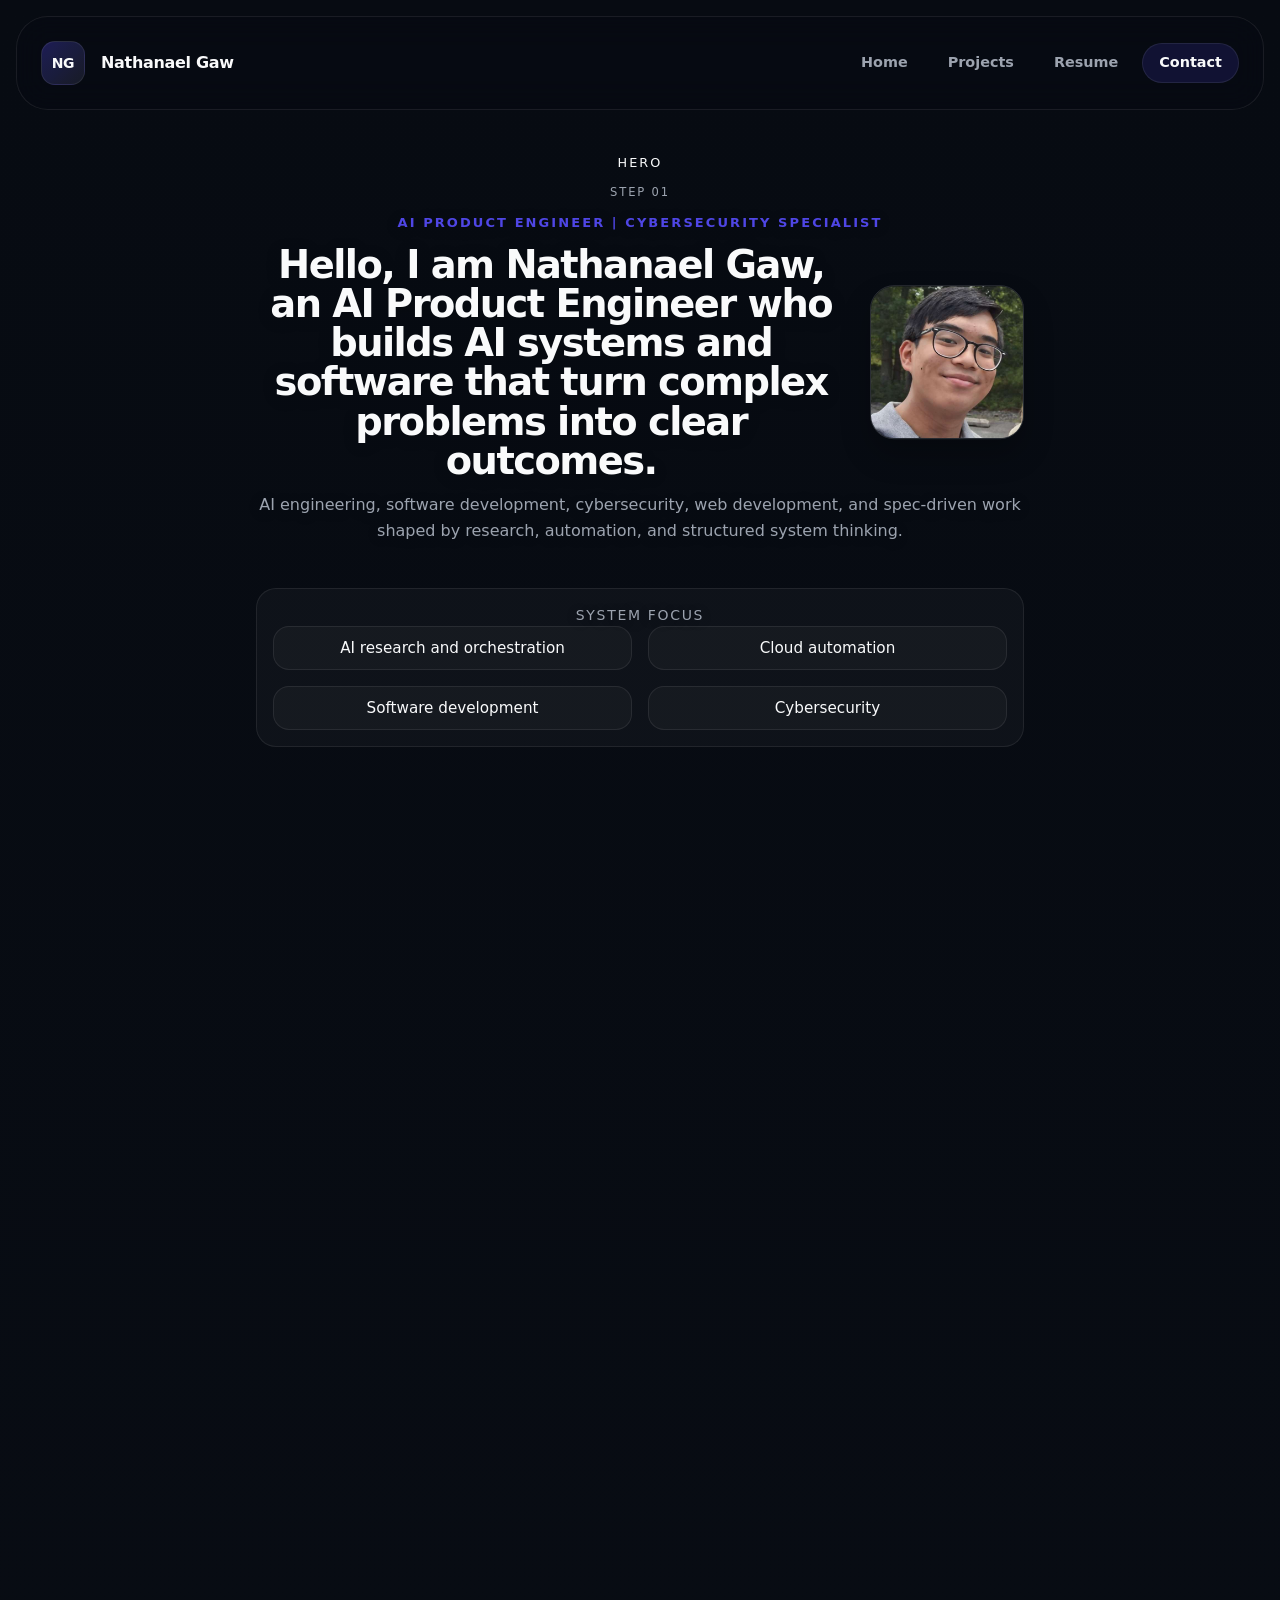
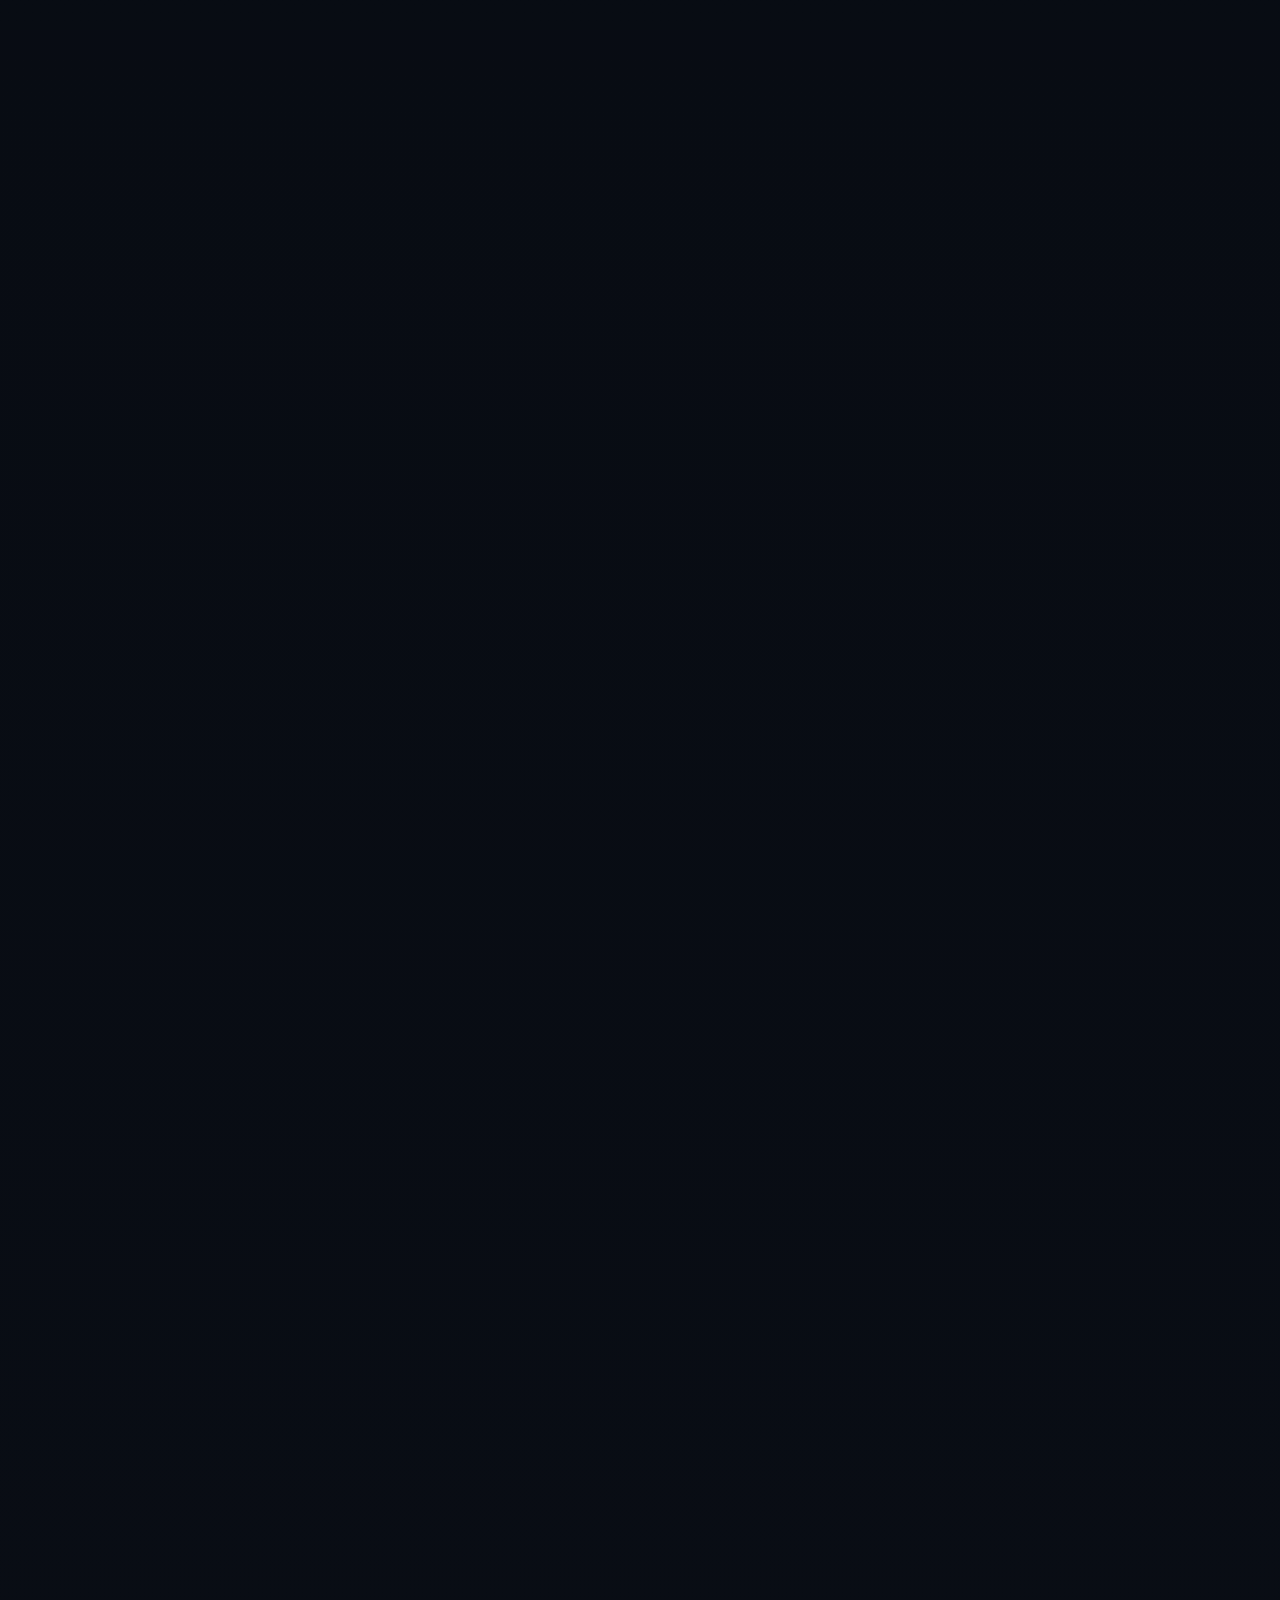
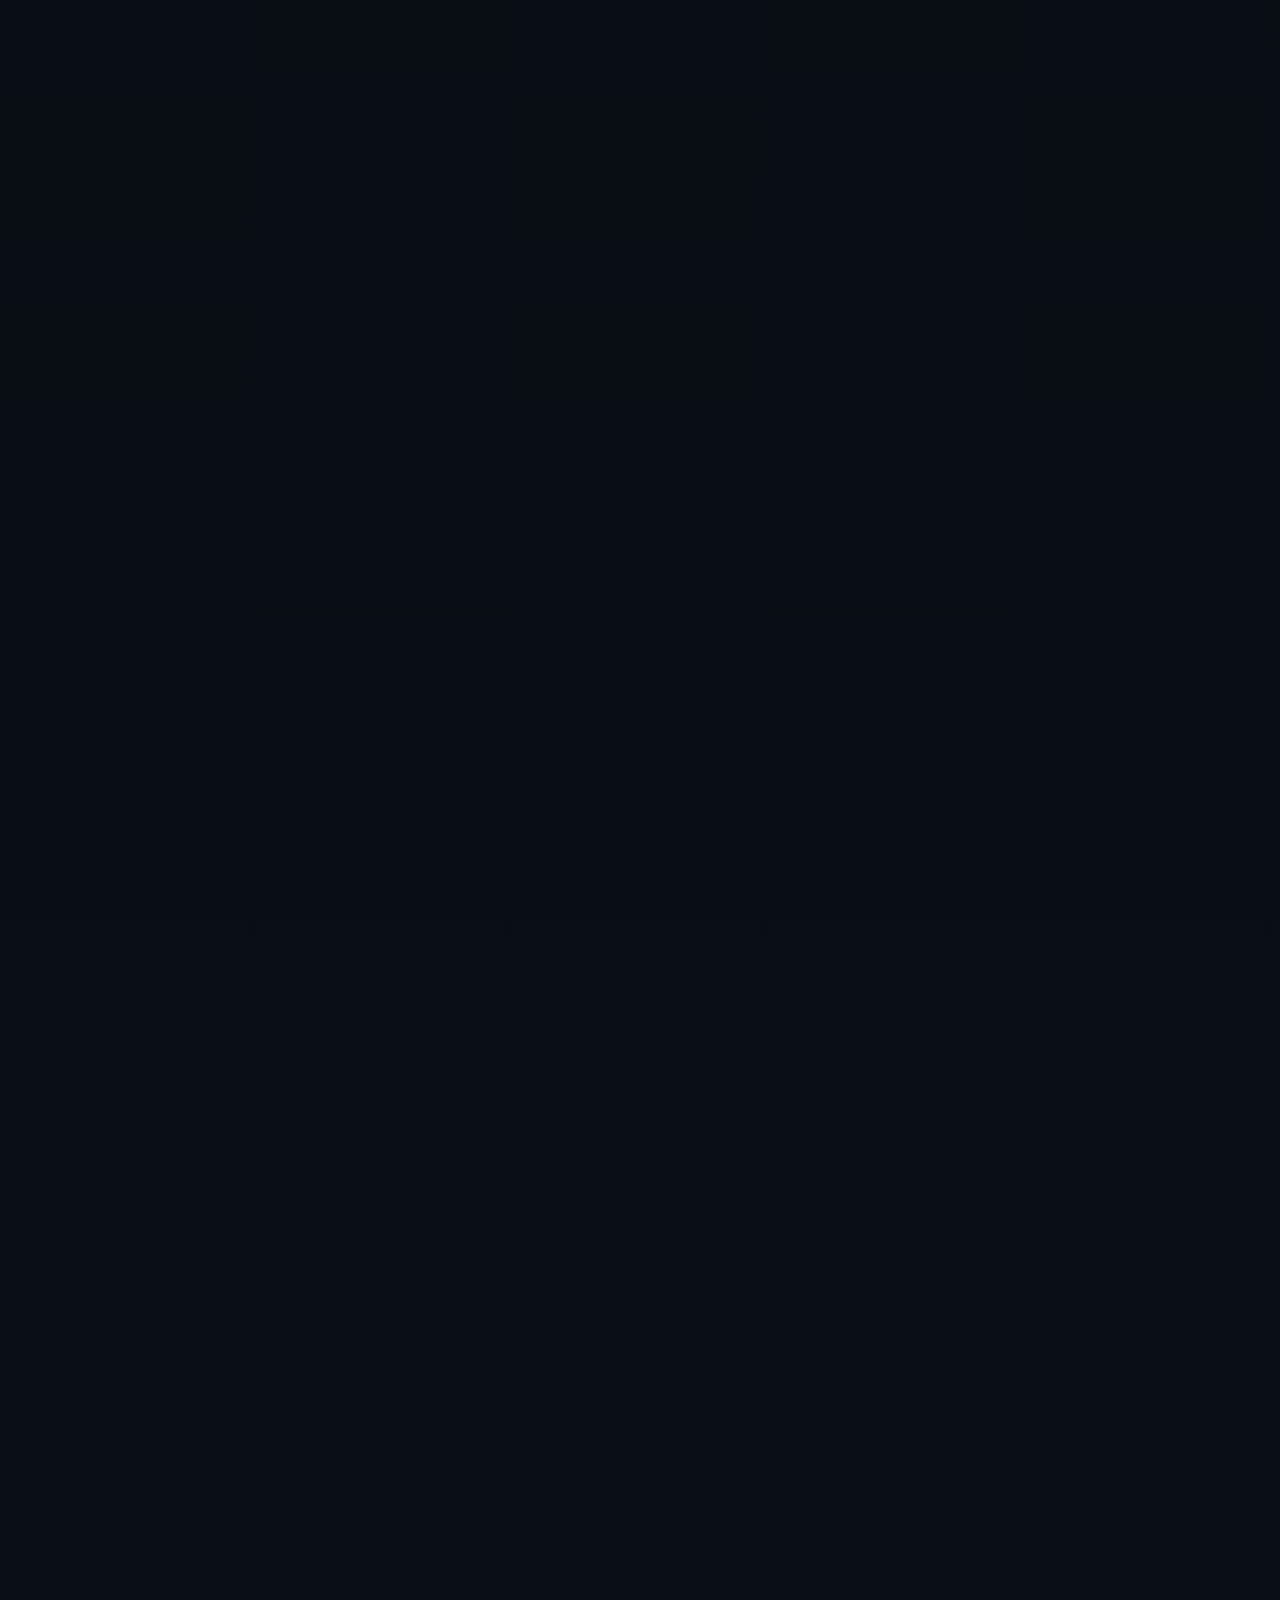
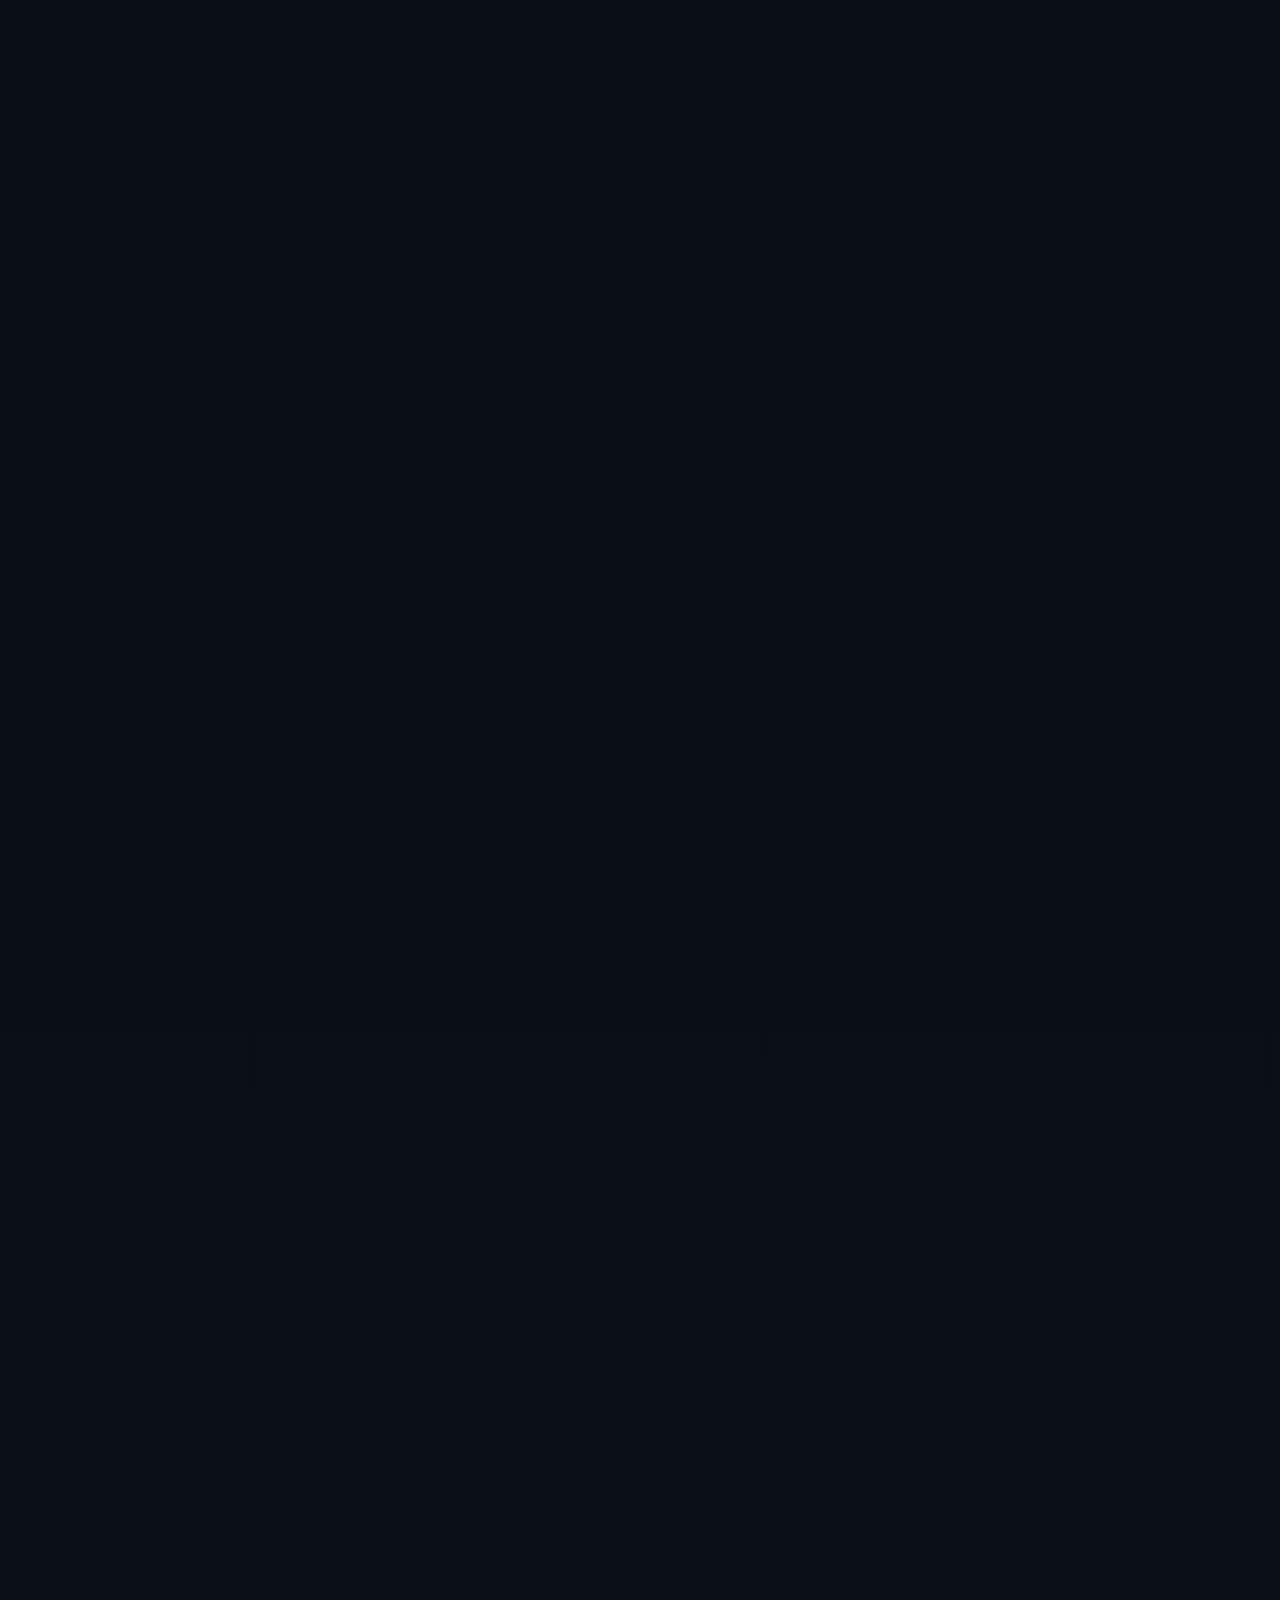
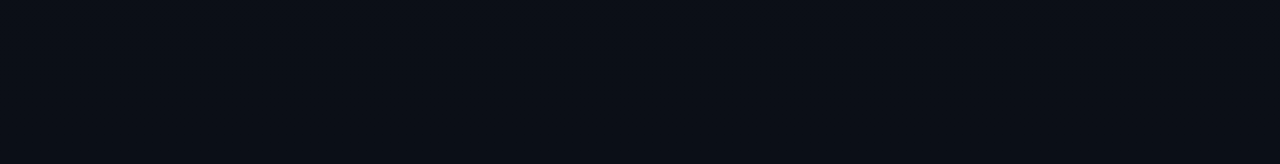
==== index.html @ 6a7502dd "Homepage finished" ====
<!DOCTYPE html>
<html lang="en">
<head>
  <meta charset="UTF-8" />
  <meta name="viewport" content="width=device-width, initial-scale=1.0" />
  <title>Portfolio | Scrollytelling</title>
  <meta name="description" content="A scrollytelling version of the Nathanael Gaw portfolio homepage." />
  <link rel="preconnect" href="https://fonts.googleapis.com" />
  <link rel="preconnect" href="https://fonts.gstatic.com" crossorigin />
  <link rel="stylesheet" href="assets/css/main.css" />
  <link rel="stylesheet" href="assets/css/layout.css" />
  <link rel="stylesheet" href="assets/css/components.css" />
  <link rel="stylesheet" href="assets/css/scrolly-v2.css" />
</head>
<body>
  <header id="site-header" aria-label="Global navigation">
    <div class="navbar-shell" aria-label="Global navigation">
      <a class="navbar-brand" href="index.html" aria-label="Nathanael Gaw home">
        <span class="navbar-mark">NG</span>
        <span class="navbar-name">Nathanael Gaw</span>
      </a>

      <nav class="navbar-links" aria-label="Primary">
        <a class="navbar-link" href="index.html">Home</a>
        <a class="navbar-link" href="pages/projects.html">Projects</a>
        <a class="navbar-link" href="pages/resume.html">Resume</a>
        <a class="navbar-link navbar-link-cta" href="mailto:nathanaelgaw@gmail.com">Contact</a>
      </nav>
    </div>
  </header>

  <div id="scrolly-app">
    <div id="sticky-layer" aria-hidden="true">
      <div class="sticky-shell">
        <div class="sticky-frame">
          <div class="sticky-placeholder">
            <div class="sticky-placeholder-label">VISUAL SYSTEM PLACEHOLDER</div>
            <div class="sticky-placeholder-state">STEP 01</div>
            <div class="sticky-placeholder-content"></div>
          </div>
        </div>
      </div>
    </div>

    <main id="scroll-container" aria-live="polite">
      <section class="step step-type-hero is-active" data-step-id="0" data-step-type="hero" data-sticky-label="Hero" data-sticky-state="01">
        <article class="step-card step-card-hero">
          <div class="step-card-header">
            <p class="step-kicker">AI Product Engineer | Cybersecurity Specialist</p>
            <div class="hero-title-row">
              <h2 class="step-title">Hello, I am Nathanael Gaw, an AI Product Engineer who builds AI systems and software that turn complex problems into clear outcomes.</h2>
              <img class="hero-inline-image" src="Pics/Me.jpg" alt="Nathanael Gaw" />
            </div>
            <p class="step-support">AI engineering, software development, cybersecurity, web development, and spec-driven work shaped by research, automation, and structured system thinking.</p>
          </div>
          <div class="step-diagram">
            <div class="step-diagram-label">System focus</div>
            <div class="signal-grid signal-grid-hero hero-focus-grid">
              <div class="signal-pill">AI research and orchestration</div>
              <div class="signal-pill">Cloud automation</div>
              <div class="signal-pill">Software development</div>
              <div class="signal-pill">Cybersecurity</div>
            </div>
          </div>
        </article>
      </section>

      <section class="step step-type-credibility" data-step-id="1" data-step-type="credibility" data-sticky-label="About" data-sticky-state="02">
        <article class="step-card step-card-credibility">
          <div class="step-card-header">
            <p class="step-kicker">About</p>
            <h2 class="step-title">AI engineering, software development, and structured system design.</h2>
            <p class="step-support">I work at the intersection of AI systems, web development, software engineering, and cybersecurity, building systems that turn complex inputs into structured outputs for research, automation, remediation, and decision support.</p>
          </div>
          <div class="step-grid">
            <section class="step-item">
              <h3 class="step-item-title">AI research</h3>
              <p class="step-support">Research-backed system work.</p>
            </section>
            <section class="step-item">
              <h3 class="step-item-title">Software development</h3>
              <p class="step-support">Builds user-facing systems and supporting logic end to end.</p>
            </section>
            <section class="step-item">
              <h3 class="step-item-title">Spec-driven development</h3>
              <p class="step-support">Works from requirements to implementation with clear system structure.</p>
            </section>
          </div>
        </article>
      </section>

      <section class="step step-type-capabilities" data-step-id="2" data-step-type="capabilities" data-sticky-label="Core toolkit" data-sticky-state="03">
        <article class="step-card step-card-capabilities">
          <div class="step-card-header">
            <p class="step-kicker">Core toolkit</p>
            <h2 class="step-title">Tools used to build systems.</h2>
            <p class="step-support">The portfolio emphasizes systems programming, AI workflows, backend development, analysis, and repeatable development practices.</p>
          </div>
          <div class="step-grid">
            <section class="step-item">
              <h3 class="step-item-title">Systems Programming</h3>
              <ul class="step-list">
                <li class="step-list-item">C/C++</li>
                <li class="step-list-item">Java</li>
                <li class="step-list-item">Python</li>
              </ul>
            </section>
            <section class="step-item">
              <h3 class="step-item-title">AI Systems</h3>
              <ul class="step-list">
                <li class="step-list-item">AI research</li>
                <li class="step-list-item">Orchestration</li>
                <li class="step-list-item">RAG architectures</li>
                <li class="step-list-item">Automation scripting</li>
              </ul>
            </section>
            <section class="step-item">
              <h3 class="step-item-title">Cybersecurity</h3>
              <ul class="step-list">
                <li class="step-list-item">Kali Linux</li>
                <li class="step-list-item">Penetration testing</li>
                <li class="step-list-item">Web exploitation</li>
                <li class="step-list-item">Privilege escalation</li>
                <li class="step-list-item">Network reconnaissance</li>
              </ul>
            </section>
            <section class="step-item">
              <h3 class="step-item-title">Backend Systems</h3>
              <ul class="step-list">
                <li class="step-list-item">MySQL</li>
                <li class="step-list-item">PHP</li>
                <li class="step-list-item">JavaScript</li>
              </ul>
            </section>
            <section class="step-item">
              <h3 class="step-item-title">Analysis &amp; Data</h3>
              <ul class="step-list">
                <li class="step-list-item">Pandas</li>
                <li class="step-list-item">MATLAB</li>
                <li class="step-list-item">Linux environments</li>
              </ul>
            </section>
            <section class="step-item">
              <h3 class="step-item-title">Software Development</h3>
              <ul class="step-list">
                <li class="step-list-item">Web pages</li>
                <li class="step-list-item">Application logic</li>
                <li class="step-list-item">Integration workflows</li>
              </ul>
            </section>
            <section class="step-item">
              <h3 class="step-item-title">Development Workflow</h3>
              <ul class="step-list">
                <li class="step-list-item">Spec-driven development</li>
                <li class="step-list-item">VSCode</li>
                <li class="step-list-item">Linux environments</li>
              </ul>
            </section>
          </div>
        </article>
      </section>

      <section class="step step-type-system" data-step-id="3" data-step-type="system" data-sticky-label="Featured system" data-sticky-state="04">
        <article class="step-card step-card-system">
          <div class="step-card-header">
            <p class="step-kicker">Featured system</p>
            <h2 class="step-title">Document RAG System</h2>
            <p class="step-support">Retrieval-based AI system designed to extract and ground responses in structured document datasets, reducing hallucination and improving factual consistency.</p>
          </div>
          <div class="step-diagram">
            <div class="step-diagram-label">Grounding flow</div>
            <ul class="step-list">
              <li class="step-list-item">Grounding</li>
              <li class="step-list-item">Retrieval</li>
              <li class="step-list-item">Structured documents</li>
              <li class="step-list-item">Factual consistency</li>
            </ul>
          </div>
        </article>
      </section>

      <section class="step step-type-system" data-step-id="4" data-step-type="system" data-sticky-label="Featured system" data-sticky-state="05">
        <article class="step-card step-card-system">
          <div class="step-card-header">
            <p class="step-kicker">Featured system</p>
            <h2 class="step-title">AI College Decision System</h2>
            <p class="step-support">Multi-factor AI decision system that evaluates institutions based on financial cost, stress indicators, and lifestyle variables using structured comparative modeling.</p>
          </div>
          <div class="step-diagram">
            <div class="step-diagram-label">Comparative scoring model</div>
            <ul class="step-list">
              <li class="step-list-item">Cost</li>
              <li class="step-list-item">Stress</li>
              <li class="step-list-item">Lifestyle</li>
              <li class="step-list-item">Comparative scoring</li>
            </ul>
          </div>
        </article>
      </section>

      <section class="step step-type-system" data-step-id="5" data-step-type="system" data-sticky-label="Technical depth" data-sticky-state="06">
        <article class="step-card step-card-system">
          <div class="step-card-header">
            <p class="step-kicker">Technical depth</p>
            <h2 class="step-title">Toolkit used to build systems.</h2>
            <p class="step-support">This section keeps the core stack visible as a dedicated narrative beat so the story moves from personal summary into technical depth.</p>
          </div>
          <div class="step-grid">
            <section class="step-item">
              <h3 class="step-item-title">Languages</h3>
              <p class="step-support">C/C++, Java, Python</p>
            </section>
            <section class="step-item">
              <h3 class="step-item-title">AI Systems</h3>
              <p class="step-support">AI research, orchestration, RAG architectures</p>
            </section>
            <section class="step-item">
              <h3 class="step-item-title">Cybersecurity</h3>
              <p class="step-support">Kali Linux, penetration testing, TryHackMe, web exploitation</p>
            </section>
            <section class="step-item">
              <h3 class="step-item-title">Backend</h3>
              <p class="step-support">MySQL, PHP, JavaScript</p>
            </section>
            <section class="step-item">
              <h3 class="step-item-title">Analysis</h3>
              <p class="step-support">Pandas, MATLAB, Linux environments</p>
            </section>
            <section class="step-item">
              <h3 class="step-item-title">Workflow</h3>
              <p class="step-support">VSCode, automation scripting, spec-driven development</p>
            </section>
            <section class="step-item">
              <h3 class="step-item-title">Web Development</h3>
              <p class="step-support">HTML, CSS, JavaScript, page structure</p>
            </section>
          </div>
        </article>
      </section>

      <section class="step step-type-closing" data-step-id="6" data-step-type="closing" data-sticky-label="Closing" data-sticky-state="07">
        <article class="step-card step-card-closing">
          <div class="step-card-header">
            <p class="step-kicker">Next step</p>
            <h2 class="step-title">Review the systems or open the resume.</h2>
            <p class="step-support">The homepage focuses on AI engineering, software development, and the systems used to build grounded retrieval and decision workflows.</p>
          </div>
          <div class="step-actions">
            <button class="step-action step-action--primary" type="button" data-scrolly-action="home">Back to homepage</button>
            <button class="step-action" type="button" data-scrolly-action="projects">View Projects</button>
            <button class="step-action" type="button" data-scrolly-action="resume">Open Resume</button>
            <button class="step-action" type="button" data-scrolly-action="contact">Contact</button>
          </div>
        </article>
      </section>
    </main>
  </div>

  <script src="assets/js/scroll-engine.js" defer></script>
  <script>
    const stickyLayer = document.getElementById('sticky-layer');
    const stickyLabel = stickyLayer ? stickyLayer.querySelector('.sticky-placeholder-label') : null;
    const stickyState = stickyLayer ? stickyLayer.querySelector('.sticky-placeholder-state') : null;
    const stickyContent = stickyLayer ? stickyLayer.querySelector('.sticky-placeholder-content') : null;
    let stickySwapTimer = null;
    let scrollSyncFrame = null;
    let lastSyncedStepId = -1;

    function getStepIdFromScroll() {
      const steps = Array.from(document.querySelectorAll('.step'));
      const probeLine = window.scrollY + window.innerHeight * 0.45;
      let currentStepId = 0;

      for (const stepElement of steps) {
        if (stepElement.offsetTop > probeLine) {
          break;
        }

        currentStepId = Number(stepElement.dataset.stepId);
      }

      return currentStepId;
    }

    function syncStep(stepId) {
      lastSyncedStepId = stepId;
      document.dispatchEvent(new CustomEvent('activeStepChanged', {
        detail: { stepId },
      }));
    }

    function syncStepFromScroll() {
      scrollSyncFrame = null;
      const stepId = getStepIdFromScroll();

      if (stepId !== lastSyncedStepId) {
        syncStep(stepId);
      }
    }

    function requestScrollSync() {
      if (scrollSyncFrame !== null) {
        return;
      }

      scrollSyncFrame = window.requestAnimationFrame(syncStepFromScroll);
    }

    document.addEventListener('click', async (event) => {
      const actionButton = event.target.closest('[data-scrolly-action]');

      if (!actionButton) {
        return;
      }

      const action = actionButton.dataset.scrollyAction;
      actionButton.blur();

      if (action === 'home') {
        window.scrollTo({ top: 0 });
        window.requestAnimationFrame(() => window.scrollTo({ top: 0 }));
        window.setTimeout(() => window.scrollTo({ top: 0 }), 50);
        syncStep(0);
        return;
      }

      if (action === 'projects') {
        window.location.href = 'pages/projects.html';
        return;
      }

      if (action === 'resume') {
        window.location.href = 'pages/resume.html';
        return;
      }

      if (action === 'contact') {
        window.location.href = 'pages/contact.html';
      }
    });

    function copyStepToSticky(stepElement) {
      if (!stickyContent || !stepElement) {
        return;
      }

      stickyContent.classList.add('is-fading');

      if (stickySwapTimer) {
        window.clearTimeout(stickySwapTimer);
      }

      stickySwapTimer = window.setTimeout(() => {
        const card = stepElement.querySelector('.step-card');
        stickyContent.innerHTML = card ? card.innerHTML : '';
        stickyContent.classList.remove('is-fading');
      }, 120);
    }

    document.addEventListener('activeStepChanged', (event) => {
      const stepId = Number(event?.detail?.stepId ?? 0);
      const currentStep = document.querySelector(`.step[data-step-id="${stepId}"]`);

      document.querySelectorAll('.step').forEach((stepElement) => {
        const isActive = Number(stepElement.dataset.stepId) === stepId;
        stepElement.classList.toggle('is-active', isActive);
      });

      if (stickyLayer) {
        stickyLayer.dataset.visualState = String(stepId);
        stickyLayer.dataset.visualType = currentStep ? currentStep.dataset.stepType || 'unknown' : 'unknown';
      }

      if (stickyLabel && currentStep) {
        stickyLabel.textContent = currentStep.dataset.stickyLabel || 'VISUAL SYSTEM PLACEHOLDER';
      }

      if (stickyState) {
        const stateLabel = currentStep?.dataset.stickyState || String(stepId + 1).padStart(2, '0');
        stickyState.textContent = `STEP ${stateLabel}`;
      }

      copyStepToSticky(currentStep);
    });

    window.addEventListener('scroll', requestScrollSync, { passive: true });
    window.addEventListener('resize', requestScrollSync);
    window.addEventListener('load', requestScrollSync);
    requestScrollSync();
  </script>
</body>
</html>
---- assets/css/main.css ----
:root {
  --bg-primary: #0b0f17;
  --bg-secondary: #111827;
  --bg-tertiary: #1f2937;
  --surface: rgba(17, 24, 39, 0.9);
  --surface-strong: #0f172a;
  --text-primary: #f9fafb;
  --text-secondary: #9ca3af;
  --accent-primary: #4f46e5;
  --accent-soft: rgba(79, 70, 229, 0.18);
  --border-color: rgba(255, 255, 255, 0.08);
  --shadow-lg: 0 24px 60px rgba(0, 0, 0, 0.35);
  --container-width: 1280px;
  --space-1: 0.5rem;
  --space-2: 1rem;
  --space-3: 1.5rem;
  --space-4: 2rem;
  --space-5: 2.5rem;
  --space-6: 3rem;
  --space-7: 4rem;
  --space-8: 5rem;
  --radius-sm: 0.75rem;
  --radius-md: 1rem;
  --radius-lg: 1.5rem;
  --radius-xl: 2rem;
}

* {
  box-sizing: border-box;
}

html {
  color-scheme: dark;
  scroll-behavior: smooth;
}

body {
  margin: 0;
  min-height: 100vh;
  background:
    radial-gradient(circle at top left, rgba(79, 70, 229, 0.18), transparent 35%),
    radial-gradient(circle at top right, rgba(16, 185, 129, 0.08), transparent 28%),
    linear-gradient(180deg, #070b12 0%, var(--bg-primary) 100%);
  color: var(--text-primary);
  font-family: Inter, system-ui, -apple-system, BlinkMacSystemFont, "Segoe UI", sans-serif;
  line-height: 1.5;
}

img,
svg,
video,
canvas {
  display: block;
  max-width: 100%;
}

a {
  color: inherit;
  text-decoration: none;
}

button,
input,
textarea,
select {
  font: inherit;
}

#site-header,
#site-footer {
  width: 100%;
}

.page-shell {
  min-height: 100vh;
}
---- assets/css/layout.css ----
.container {
  width: min(calc(100% - 2rem), var(--container-width));
  margin-inline: auto;
}

.section {
  padding-block: var(--space-8);
}

.section-tight {
  padding-block: var(--space-5);
}

.grid {
  display: grid;
  gap: var(--space-4);
}

.grid-2 {
  grid-template-columns: repeat(2, minmax(0, 1fr));
}

.grid-bento {
  grid-template-columns: repeat(12, minmax(0, 1fr));
}

.stack {
  display: grid;
  gap: var(--space-3);
}

.stack-lg {
  display: grid;
  gap: var(--space-4);
}

.hero-grid {
  align-items: center;
}

.capability-card-large {
  grid-column: span 7;
}

.capability-card-small {
  grid-column: span 5;
}

.capability-card-medium {
  grid-column: span 6;
}

.system-card {
  display: grid;
  grid-template-columns: minmax(0, 1fr) minmax(18rem, 28rem);
  gap: var(--space-4);
  align-items: center;
}

.tech-scroll {
  display: grid;
  grid-auto-flow: column;
  grid-auto-columns: minmax(16rem, 1fr);
  gap: var(--space-3);
  overflow-x: auto;
  padding-bottom: var(--space-2);
  scroll-snap-type: x mandatory;
}

.tech-item {
  scroll-snap-align: start;
}

.cta-shell {
  max-width: 52rem;
  margin-inline: auto;
  text-align: center;
}

.cta-actions {
  display: flex;
  justify-content: center;
  flex-wrap: wrap;
  gap: var(--space-2);
}

@media (max-width: 960px) {
  .grid-2,
  .system-card {
    grid-template-columns: 1fr;
  }

  .capability-card-large,
  .capability-card-small,
  .capability-card-medium {
    grid-column: auto;
  }
}

@media (max-width: 640px) {
  .section {
    padding-block: var(--space-6);
  }

  .container {
    width: min(calc(100% - 1.25rem), var(--container-width));
  }

  .grid-bento {
    grid-template-columns: 1fr;
  }
}
---- assets/css/components.css ----
.card,
.section-shell {
  border: 1px solid var(--border-color);
  border-radius: var(--radius-xl);
  background: linear-gradient(180deg, rgba(17, 24, 39, 0.96), rgba(15, 23, 42, 0.92));
  box-shadow: var(--shadow-lg);
}

.card {
  padding: var(--space-4);
}

.card-title,
.section-heading,
.hero-title,
.eyebrow,
.card-copy,
.section-copy {
  margin: 0;
}

.eyebrow {
  color: var(--accent-primary);
  font-size: 0.8125rem;
  font-weight: 700;
  letter-spacing: 0.16em;
  text-transform: uppercase;
}

.hero-title,
.section-heading {
  color: var(--text-primary);
  line-height: 1.05;
  letter-spacing: -0.03em;
  text-wrap: balance;
  overflow-wrap: anywhere;
}

.hero-title {
  width: 100%;
  max-width: none;
  font-size: clamp(2.75rem, 6vw, 5rem);
}

.section-heading {
  max-width: 18ch;
  font-size: clamp(2rem, 3vw, 3rem);
}

.section-header {
  max-width: 52rem;
  margin-bottom: var(--space-4);
}

.section-header-tight {
  margin-bottom: var(--space-3);
}

.hero-summary,
.section-copy,
.card-copy {
  color: var(--text-secondary);
  font-size: 1rem;
}

.hero-summary {
  max-width: 42rem;
  width: min(100%, 42rem);
  margin-inline: auto;
  font-size: 1.125rem;
}

.card-title {
  font-size: 1.25rem;
  line-height: 1.2;
  text-wrap: balance;
  overflow-wrap: anywhere;
}

.muted {
  color: color-mix(in srgb, var(--text-secondary) 88%, white 12%);
}

.hero-copy-content {
  align-content: start;
}

.hero-shell {
  gap: var(--space-5);
}

.hero-intro {
  max-width: 100%;
}

.hero-shell-centered {
  align-items: center;
}

.hero-intro-centered {
  max-width: 62rem;
  margin-inline: auto;
  text-align: center;
}

.hero-actions-shell {
  display: flex;
  justify-content: center;
}

.hero-actions {
  justify-content: center;
  flex-wrap: nowrap;
  gap: var(--space-1);
}

.hero-focus-card {
  max-width: 42rem;
  margin-inline: auto;
  padding: var(--space-3);
}

.hero-focus-panel {
  gap: var(--space-2);
}

.hero-focus-grid {
  grid-template-columns: repeat(2, minmax(0, 1fr));
}

.signal-grid-security {
  grid-template-columns: repeat(2, minmax(0, 1fr));
  margin-top: var(--space-2);
}

.hero-panel {
  min-height: 100%;
  justify-content: center;
}

.signal-grid {
  display: grid;
  gap: var(--space-2);
}

.signal-grid-hero {
  grid-template-columns: repeat(2, minmax(0, 1fr));
}

.signal-grid-about {
  grid-template-columns: repeat(3, minmax(0, 1fr));
}

.signal-grid-tight {
  grid-template-columns: repeat(2, minmax(0, 1fr));
}

.signal-card,
.signal-pill {
  border: 1px solid var(--border-color);
  border-radius: var(--radius-md);
  background: rgba(255, 255, 255, 0.03);
}

.signal-card {
  min-height: 4.5rem;
  display: flex;
  align-items: center;
  padding: var(--space-2) var(--space-3);
  color: var(--text-primary);
  overflow-wrap: anywhere;
}

.signal-pill {
  display: inline-flex;
  align-items: center;
  justify-content: center;
  min-height: 2.75rem;
  padding: 0 var(--space-3);
  color: var(--text-primary);
  font-size: 0.95rem;
  line-height: 1.2;
  text-align: center;
}

.placeholder {
  border-radius: 999px;
  background: linear-gradient(90deg, rgba(148, 163, 184, 0.12), rgba(148, 163, 184, 0.28), rgba(148, 163, 184, 0.12));
}

.placeholder-title {
  width: min(100%, 18rem);
  height: 3rem;
  border-radius: var(--radius-md);
}

.placeholder-title.small {
  width: min(100%, 12rem);
  height: 2rem;
}

.placeholder-line {
  width: 100%;
  height: 1rem;
}

.placeholder-line.short {
  width: 72%;
}

.placeholder-line.shorter {
  width: 56%;
}

.placeholder-graphic {
  min-height: 18rem;
  border-radius: var(--radius-lg);
  background:
    linear-gradient(135deg, rgba(79, 70, 229, 0.22), rgba(255, 255, 255, 0.06)),
    linear-gradient(90deg, rgba(148, 163, 184, 0.18), rgba(148, 163, 184, 0.1));
}

.hero-diagram {
  min-height: 24rem;
}

.hero-copy,
.system-card-copy,
.capability-card {
  min-height: 100%;
}

.capability-card-security {
  grid-column: 1 / -1;
}

.button-placeholder {
  display: inline-flex;
  align-items: center;
  justify-content: center;
  min-width: 0;
  max-height: 1rem;
  min-height: 2.5rem;
  padding-inline: var(--space-2);
  border-radius: var(--radius-md);
  background: linear-gradient(90deg, rgba(79, 70, 229, 0.16), rgba(79, 70, 229, 0.34), rgba(79, 70, 229, 0.16));
  color: var(--text-primary);
  font-size: 0.875rem;
  text-align: center;
}

.button-placeholder.secondary {
  background: linear-gradient(90deg, rgba(148, 163, 184, 0.12), rgba(148, 163, 184, 0.24), rgba(148, 163, 184, 0.12));
}

.button-placeholder.tertiary {
  background: linear-gradient(90deg, rgba(34, 197, 94, 0.12), rgba(34, 197, 94, 0.24), rgba(34, 197, 94, 0.12));
}

.system-card-graphic {
  min-height: 16rem;
  display: grid;
  align-content: center;
}

.capability-card {
  display: grid;
  gap: var(--space-3);
}

.about-card {
  gap: var(--space-4);
}

.navbar-shell,
.footer-shell {
  width: min(calc(100% - 2rem), var(--container-width));
  margin-inline: auto;
  padding: var(--space-3) 0;
}

.navbar-shell {
  position: sticky;
  top: 0;
  z-index: 20;
  display: flex;
  align-items: center;
  justify-content: space-between;
  gap: var(--space-4);
  padding-inline: var(--space-3);
  background: rgba(7, 11, 18, 0.72);
  backdrop-filter: blur(16px);
  border: 1px solid var(--border-color);
  border-radius: var(--radius-xl);
}

.navbar-brand,
.navbar-links,
.footer-grid {
  display: flex;
  align-items: center;
  gap: var(--space-2);
}

.navbar-brand,
.navbar-link,
.footer-grid .placeholder,
.section-shell .placeholder {
  flex: 0 0 auto;
}

.navbar-brand {
  gap: var(--space-2);
  color: var(--text-primary);
  font-weight: 700;
  letter-spacing: -0.02em;
}

.navbar-mark {
  display: inline-flex;
  align-items: center;
  justify-content: center;
  width: 2.75rem;
  height: 2.75rem;
  border: 1px solid var(--border-color);
  border-radius: 0.875rem;
  background: linear-gradient(135deg, rgba(79, 70, 229, 0.32), rgba(148, 163, 184, 0.12));
  font-size: 0.875rem;
}

.navbar-name {
  font-size: 1rem;
}

.navbar-links {
  justify-content: flex-end;
  flex-wrap: wrap;
  gap: var(--space-1);
}

.navbar-link {
  display: inline-flex;
  align-items: center;
  justify-content: center;
  min-height: 2.5rem;
  padding: 0 var(--space-2);
  border-radius: 999px;
  color: var(--text-secondary);
  font-size: 0.9rem;
  font-weight: 600;
  transition: background-color 0.2s ease, color 0.2s ease, border-color 0.2s ease;
}

.navbar-link:hover,
.navbar-link:focus-visible,
.navbar-link[aria-current="page"] {
  color: var(--text-primary);
  background: rgba(255, 255, 255, 0.05);
  outline: none;
}

.navbar-link-cta {
  color: var(--text-primary);
  border: 1px solid var(--border-color);
  background: rgba(79, 70, 229, 0.16);
}

.footer-shell {
  padding-bottom: var(--space-5);
}

.footer-grid {
  justify-content: space-between;
  flex-wrap: wrap;
}

.footer-grid .placeholder {
  width: clamp(8rem, 22vw, 15rem);
  height: 1.25rem;
}

@media (min-width: 1400px) {
  .container {
    width: min(calc(100% - 3rem), 1400px);
  }

  .hero-intro-centered,
  .section-header,
  .cta-shell {
    max-width: 70rem;
  }

  .hero-focus-card,
  .system-card,
  .step-card {
    width: min(78rem, 100%);
  }
}

@media (max-width: 960px) {
  .grid-2 {
    grid-template-columns: 1fr;
  }

  .navbar-shell {
    flex-direction: column;
    align-items: flex-start;
  }

  .navbar-links {
    width: 100%;
    justify-content: flex-start;
  }

  .hero-diagram,
  .system-card-graphic {
    min-height: 14rem;
  }

  .hero-focus-card {
    max-width: 100%;
  }

  .signal-grid-about {
    grid-template-columns: 1fr;
  }

  .signal-grid-security {
    grid-template-columns: 1fr;
  }
}

@media (max-width: 640px) {
  .hero-actions {
    flex-wrap: wrap;
  }

  .hero-title {
    font-size: clamp(2.25rem, 11vw, 3.5rem);
  }

  .section-heading {
    max-width: none;
    font-size: clamp(1.75rem, 8vw, 2.5rem);
  }

  .signal-grid-hero,
  .signal-grid-tight {
    grid-template-columns: 1fr;
  }

  .button-placeholder {
    width: 100%;
    max-width: 14rem;
  }
}
---- assets/css/scrolly-v2.css ----
html,
body {
  margin: 0;
  min-height: 100%;
}

html {
  scroll-behavior: auto;
}

body {
  background: linear-gradient(180deg, #070b12 0%, #0b0f17 100%);
  color: #f9fafb;
  font-family: Inter, system-ui, -apple-system, BlinkMacSystemFont, "Segoe UI", sans-serif;
}

#site-header {
  position: fixed;
  inset: 0 0 auto 0;
  z-index: 60;
  padding: 1rem 0 0;
}

#site-header .navbar-shell {
  position: static;
}

#scrolly-app {
  position: relative;
  min-height: 100vh;
  padding-top: 6.75rem;
}

#sticky-layer {
  position: fixed;
  inset: 0;
  z-index: 1;
  pointer-events: auto;
  display: flex;
  align-items: center;
  justify-content: center;
  padding: 1rem;
}

.sticky-shell {
  width: min(88rem, 100%);
  height: calc(100vh - 2rem);
  display: flex;
  align-items: center;
  justify-content: center;
}

.sticky-frame {
  width: min(72rem, 100%);
  height: 100%;
  display: flex;
  align-items: center;
  justify-content: center;
  border: 0;
  border-radius: 0;
  background: transparent;
  box-shadow: none;
  backdrop-filter: none;
}

.sticky-placeholder {
  width: min(48rem, 92%);
  min-height: 15rem;
  display: grid;
  align-items: center;
  justify-items: stretch;
  gap: 0.75rem;
  text-align: center;
  border: 0;
  border-radius: 1.5rem;
  background: transparent;
}

.sticky-placeholder-label,
.sticky-placeholder-state {
  letter-spacing: 0.16em;
  text-transform: uppercase;
}

.sticky-placeholder-label {
  color: #f9fafb;
  font-size: 0.8rem;
}

.sticky-placeholder-state {
  color: #9ca3af;
  font-size: 0.72rem;
}

.sticky-placeholder-content {
  width: 100%;
  max-width: 64rem;
  display: grid;
  gap: 0.8rem;
  opacity: 1;
  transform: translateY(0);
  transition: opacity 220ms ease, transform 220ms ease;
}

.sticky-placeholder-content.is-fading {
  opacity: 0;
  transform: translateY(14px);
}

.sticky-placeholder-content .step-card {
  width: 100%;
  padding: 0;
  border: 0;
  border-radius: 0;
  background: transparent;
  box-shadow: none;
}

.sticky-placeholder-content .step-card-header {
  width: 100%;
  max-width: 64rem;
  margin-inline: auto;
}

.sticky-placeholder-content .step-kicker,
.sticky-placeholder-content .step-support,
.sticky-placeholder-content .step-title,
.sticky-placeholder-content .step-diagram-label,
.sticky-placeholder-content .step-item-title,
.sticky-placeholder-content .step-list {
  text-shadow: 0 2px 16px rgba(0, 0, 0, 0.2);
}

.sticky-placeholder-content .step-grid {
  margin-top: 1.4rem;
}

.sticky-placeholder-content .hero-title-row {
  position: relative;
  width: 100%;
  min-height: clamp(10rem, 20vw, 18rem);
  padding-right: calc(clamp(8rem, 18vw, 18rem) + 1.5rem);
  display: flex;
  align-items: center;
}

.sticky-placeholder-content .hero-inline-image {
  position: absolute;
  right: 0;
  top: 50%;
  transform: translateY(-50%);
  width: clamp(8rem, 18vw, 18rem);
  height: auto;
}

.sticky-placeholder-content .step-title {
  flex: 1 1 auto;
  min-width: 0;
}

.hero-title-row {
  display: grid;
  width: 100%;
  grid-template-columns: minmax(0, 1fr) clamp(8rem, 18vw, 18rem);
  gap: clamp(1rem, 2vw, 1.75rem);
  align-items: center;
}

.step-type-hero .step-card-header {
  width: 100%;
  max-width: 100%;
}

.step-type-hero .step-title {
  max-width: clamp(20rem, 56vw, 78rem);
  font-size: clamp(2rem, 2.6vw + 1rem, 4.75rem);
  line-height: 0.97;
}

@media (min-width: 1200px) {
  .hero-title-row {
    grid-template-columns: minmax(0, 1fr) clamp(7rem, 12vw, 12rem);
  }

  .step-type-hero .step-title {
    text-wrap: balance;
  }

  .sticky-placeholder-content .hero-title-row {
    min-height: clamp(10rem, 18vw, 16rem);
    padding-right: calc(clamp(7rem, 12vw, 12rem) + 1.5rem);
  }

  .sticky-placeholder-content .hero-inline-image {
    width: clamp(7rem, 12vw, 12rem);
  }
}

.hero-inline-image {
  width: clamp(8rem, 18vw, 18rem);
  aspect-ratio: 1 / 1;
  object-fit: cover;
  border-radius: 1.5rem;
  border: 1px solid rgba(255, 255, 255, 0.14);
  box-shadow: 0 16px 30px rgba(0, 0, 0, 0.24);
  flex: 0 0 auto;
  justify-self: end;
  align-self: center;
}

#scroll-container {
  position: relative;
  z-index: 2;
  pointer-events: none;
}

.step {
  min-height: 100vh;
  display: flex;
  align-items: center;
  justify-content: center;
  padding: 1.5rem;
  opacity: 0;
  pointer-events: none;
  transition: opacity 220ms ease;
}

.step-card {
  width: min(72rem, 100%);
  padding: clamp(1.5rem, 3vw, 3rem);
  border: 1px solid rgba(255, 255, 255, 0.08);
  border-radius: 2rem;
  background: rgba(17, 24, 39, 0.9);
  box-shadow: 0 24px 60px rgba(0, 0, 0, 0.35);
}

.step-card-header {
  display: grid;
  gap: 0.75rem;
  max-width: 52rem;
}

.step-kicker {
  margin: 0;
  color: #4f46e5;
  font-size: 0.8125rem;
  font-weight: 700;
  letter-spacing: 0.16em;
  text-transform: uppercase;
}

.step-title {
  margin: 0;
  color: #f9fafb;
  font-size: clamp(1.5rem, 3vw, 3rem);
  line-height: 1.02;
  letter-spacing: -0.04em;
}

.step-support {
  margin: 0;
  color: #9ca3af;
  font-size: 1rem;
  line-height: 1.6;
  max-width: 52rem;
}

.step-grid {
  display: grid;
  grid-template-columns: repeat(2, minmax(0, 1fr));
  gap: 1rem;
  margin-top: 2rem;
}

.step-item {
  padding: 1rem 1.25rem;
  border: 1px solid rgba(255, 255, 255, 0.08);
  border-radius: 1.25rem;
  background: rgba(255, 255, 255, 0.03);
}

.step-item-title {
  margin: 0 0 0.75rem;
  color: #f9fafb;
  font-size: 1rem;
  line-height: 1.3;
}

.step-list {
  margin: 0;
  padding-left: 1rem;
  color: #cbd5e1;
  display: grid;
  gap: 0.5rem;
}

.step-list-item {
  line-height: 1.5;
}

.step-actions {
  display: flex;
  flex-wrap: wrap;
  gap: 0.75rem;
  margin-top: 2rem;
}

.step-action {
  appearance: none;
  border: 1px solid rgba(148, 163, 184, 0.14);
  border-radius: 999px;
  background: rgba(255, 255, 255, 0.05);
  color: #f9fafb;
  cursor: pointer;
  padding: 0.78rem 1rem;
  font: inherit;
  line-height: 1;
}

.step-action--primary {
  background: linear-gradient(135deg, rgba(39, 214, 230, 0.2), rgba(56, 189, 248, 0.16));
  border-color: rgba(103, 232, 249, 0.48);
}

.step-action:focus-visible {
  outline: 2px solid rgba(103, 232, 249, 0.55);
  outline-offset: 2px;
}

.step-diagram {
  margin-top: 2rem;
  padding: 1rem;
  border: 1px solid rgba(255, 255, 255, 0.08);
  border-radius: 1.25rem;
  background: rgba(255, 255, 255, 0.03);
}

.step-diagram-label {
  color: #9ca3af;
  font-size: 0.875rem;
  letter-spacing: 0.12em;
  text-transform: uppercase;
}

.step-type-hero .step-card {
  border-color: rgba(79, 70, 229, 0.24);
}

.step-type-credibility .step-card {
  border-color: rgba(34, 197, 94, 0.16);
}

.step-type-capabilities .step-card {
  border-color: rgba(148, 163, 184, 0.16);
}

.step-type-system .step-card {
  border-color: rgba(59, 130, 246, 0.18);
}

.step-type-closing .step-card {
  border-color: rgba(249, 115, 22, 0.18);
}

.step.is-active .step-card {
  outline: 0;
}

.step.is-active,
.step:not(.is-active) {
  opacity: 0;
}

.sticky-placeholder-content,
.sticky-placeholder-content * {
  pointer-events: auto;
}

#sticky-layer[data-visual-state="0"] .sticky-placeholder,
#sticky-layer[data-visual-state="1"] .sticky-placeholder,
#sticky-layer[data-visual-state="2"] .sticky-placeholder,
#sticky-layer[data-visual-state="3"] .sticky-placeholder,
#sticky-layer[data-visual-state="4"] .sticky-placeholder,
#sticky-layer[data-visual-state="5"] .sticky-placeholder,
#sticky-layer[data-visual-state="6"] .sticky-placeholder {
  border-color: rgba(255, 255, 255, 0.12);
}

@media (max-width: 960px) {
  .step-grid {
    grid-template-columns: 1fr;
  }
}

@media (max-width: 640px) {
  #scrolly-app {
    padding-top: 8.75rem;
  }

  #sticky-layer {
    padding: 0.5rem;
  }

  .sticky-shell {
    height: calc(100vh - 1rem);
  }

  .sticky-frame {
    border-radius: 1.5rem;
  }

  .step {
    padding: 0.75rem;
  }

  .step-card {
    border-radius: 1.5rem;
  }

  .sticky-placeholder {
    width: min(100%, 92%);
  }

  .hero-title-row {
    grid-template-columns: 1fr;
  }

  .hero-inline-image {
    width: min(100%, 16rem);
    justify-self: start;
  }
}
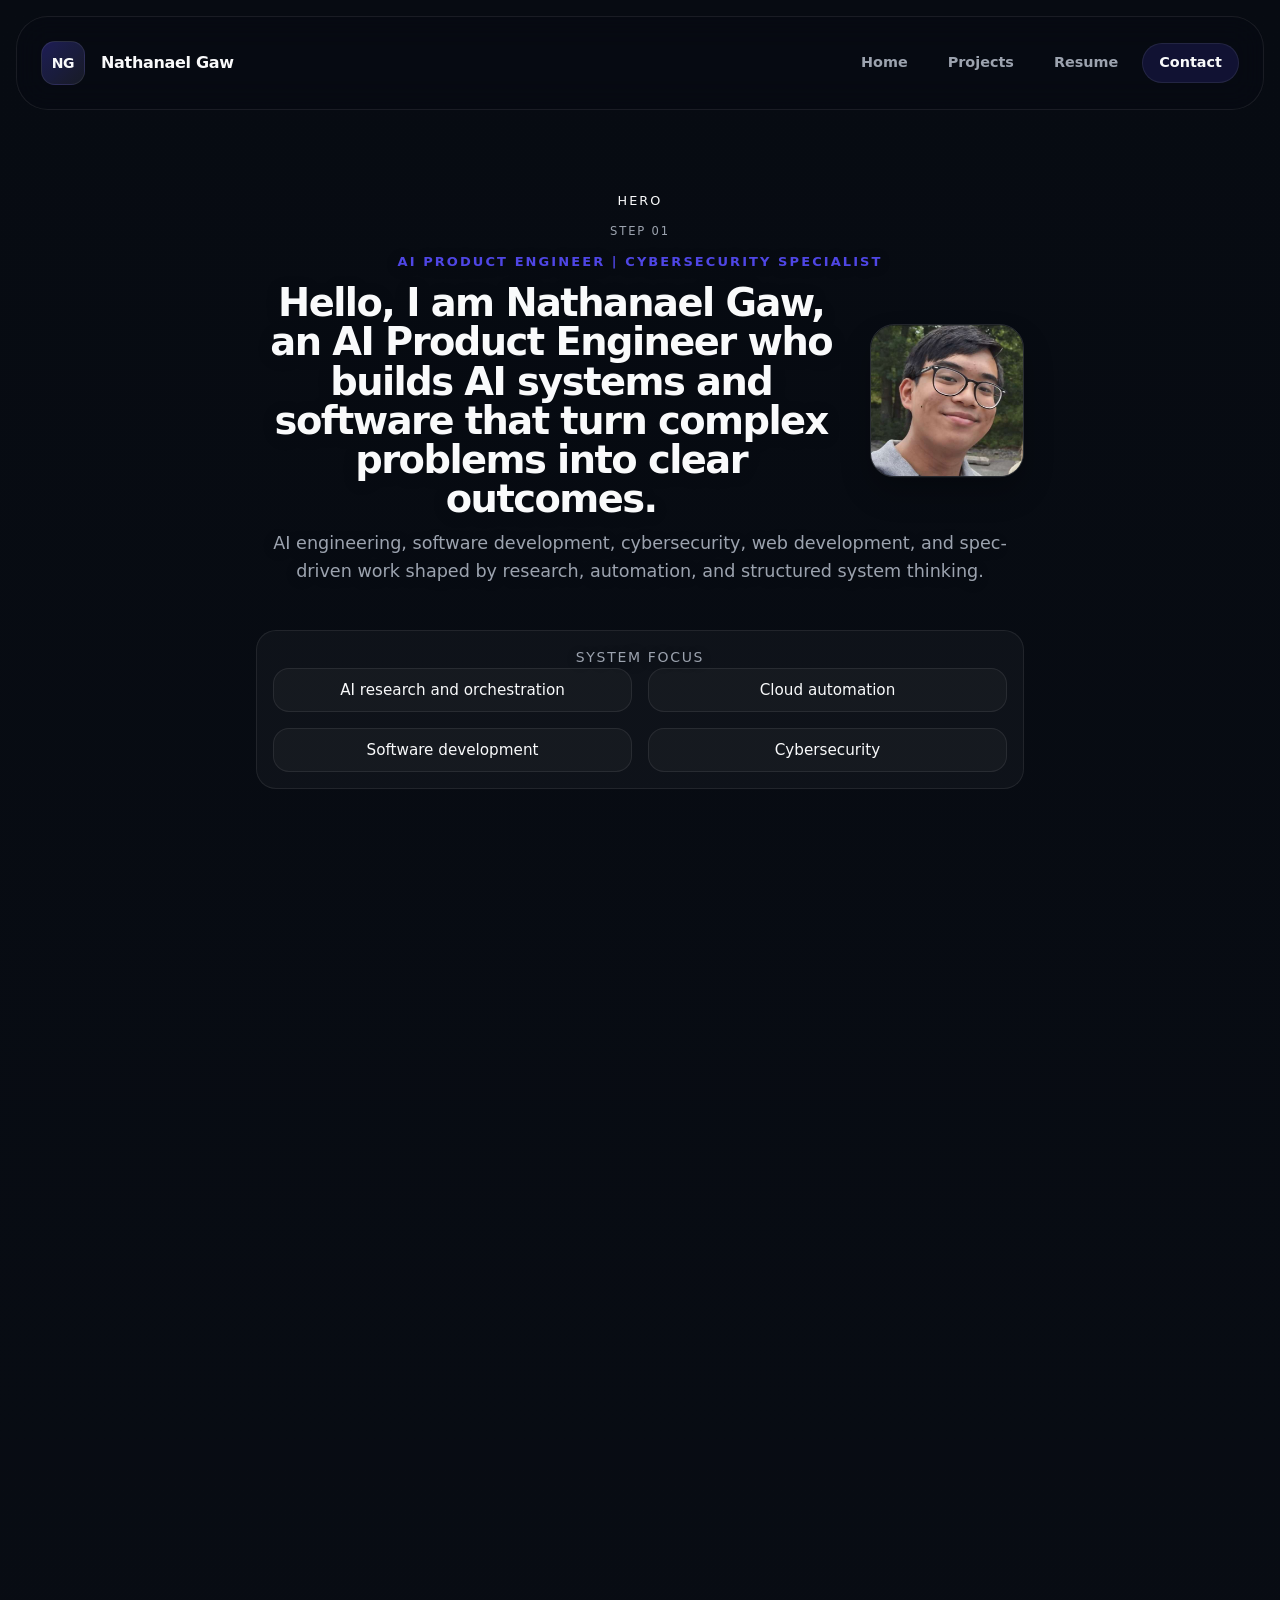
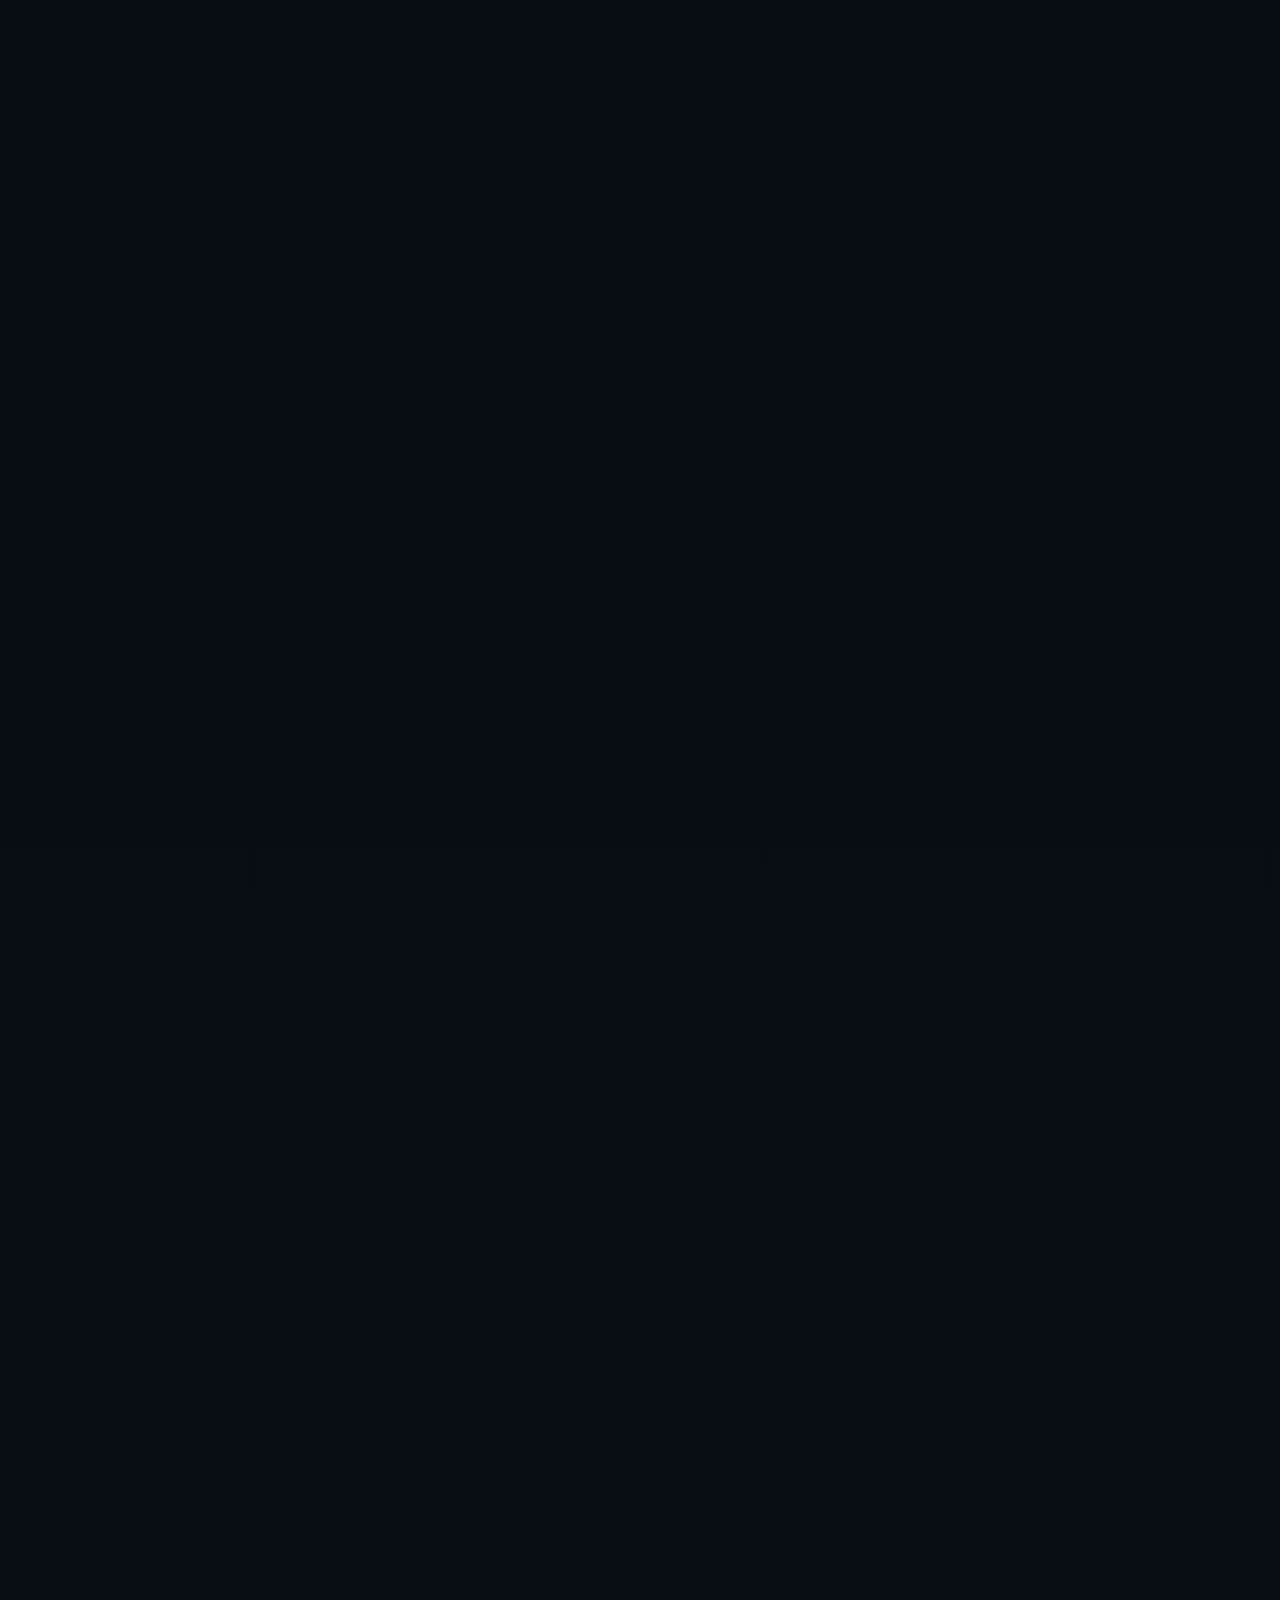
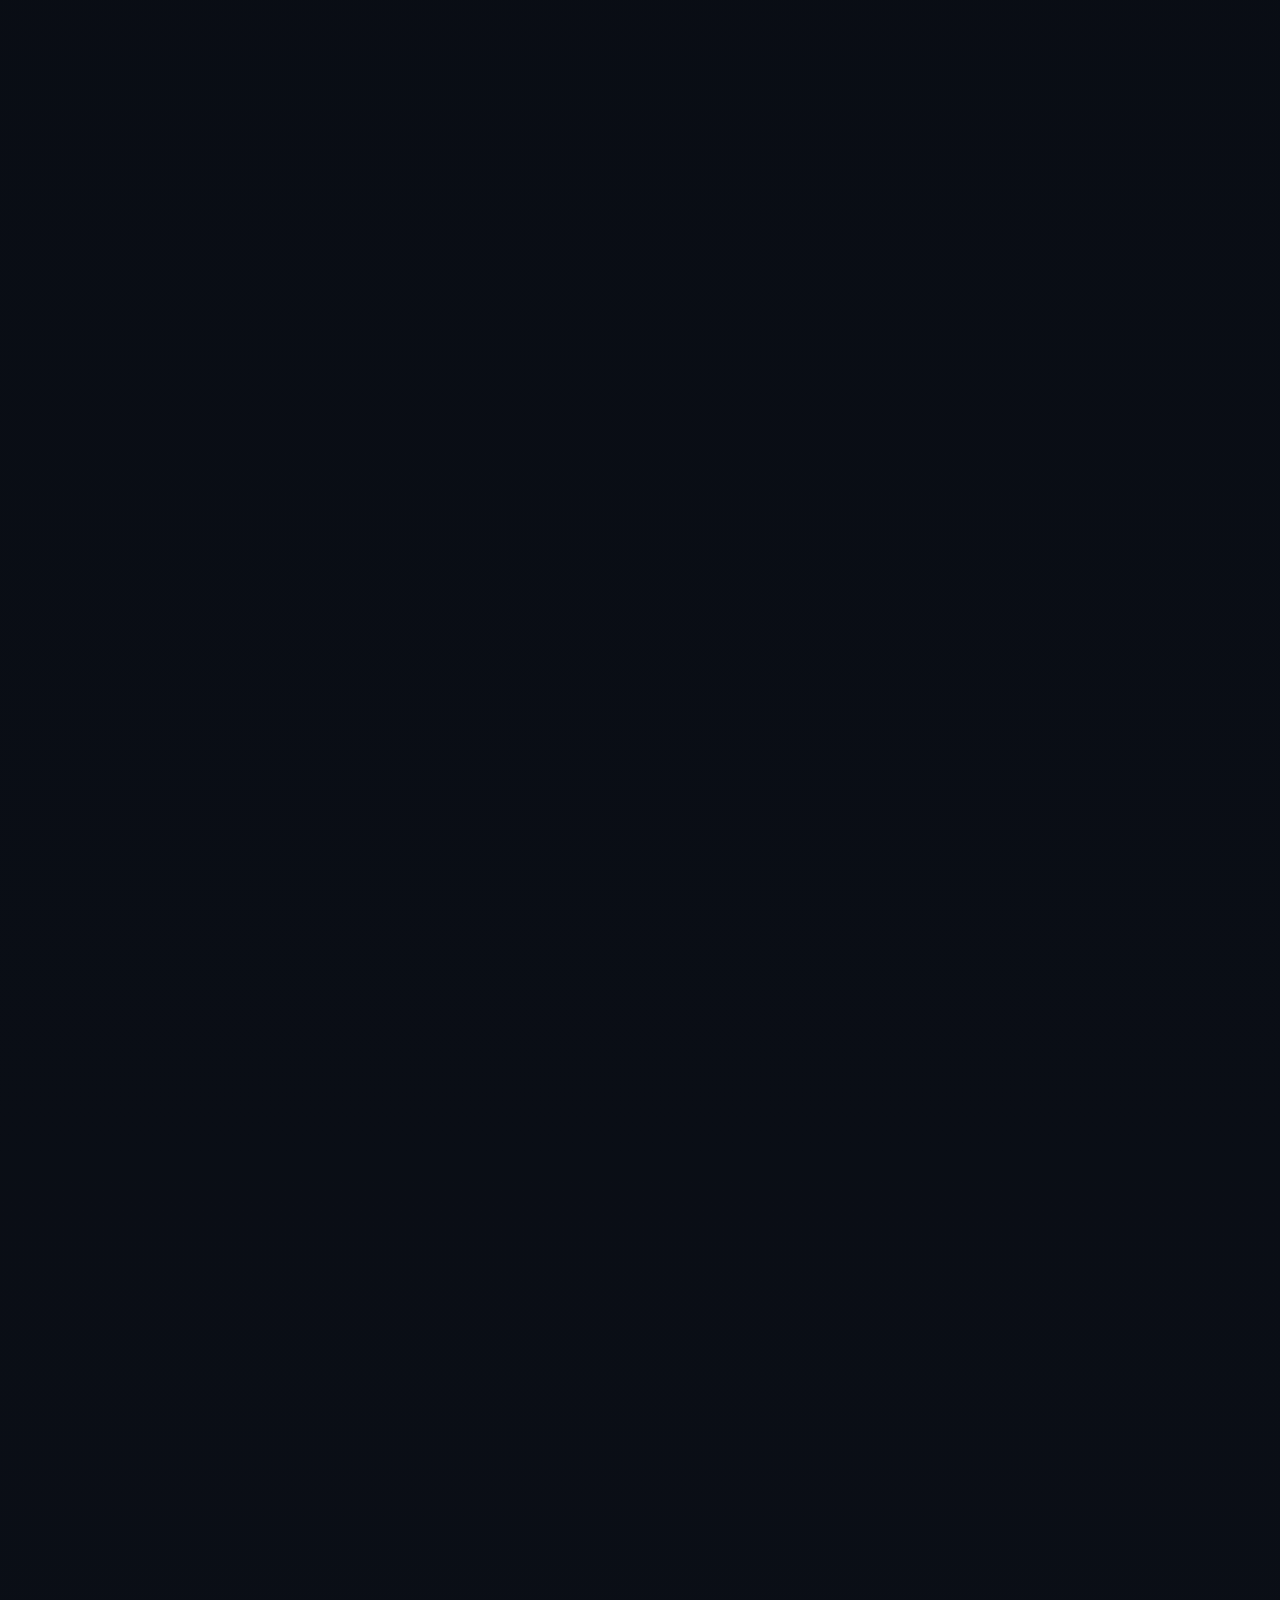
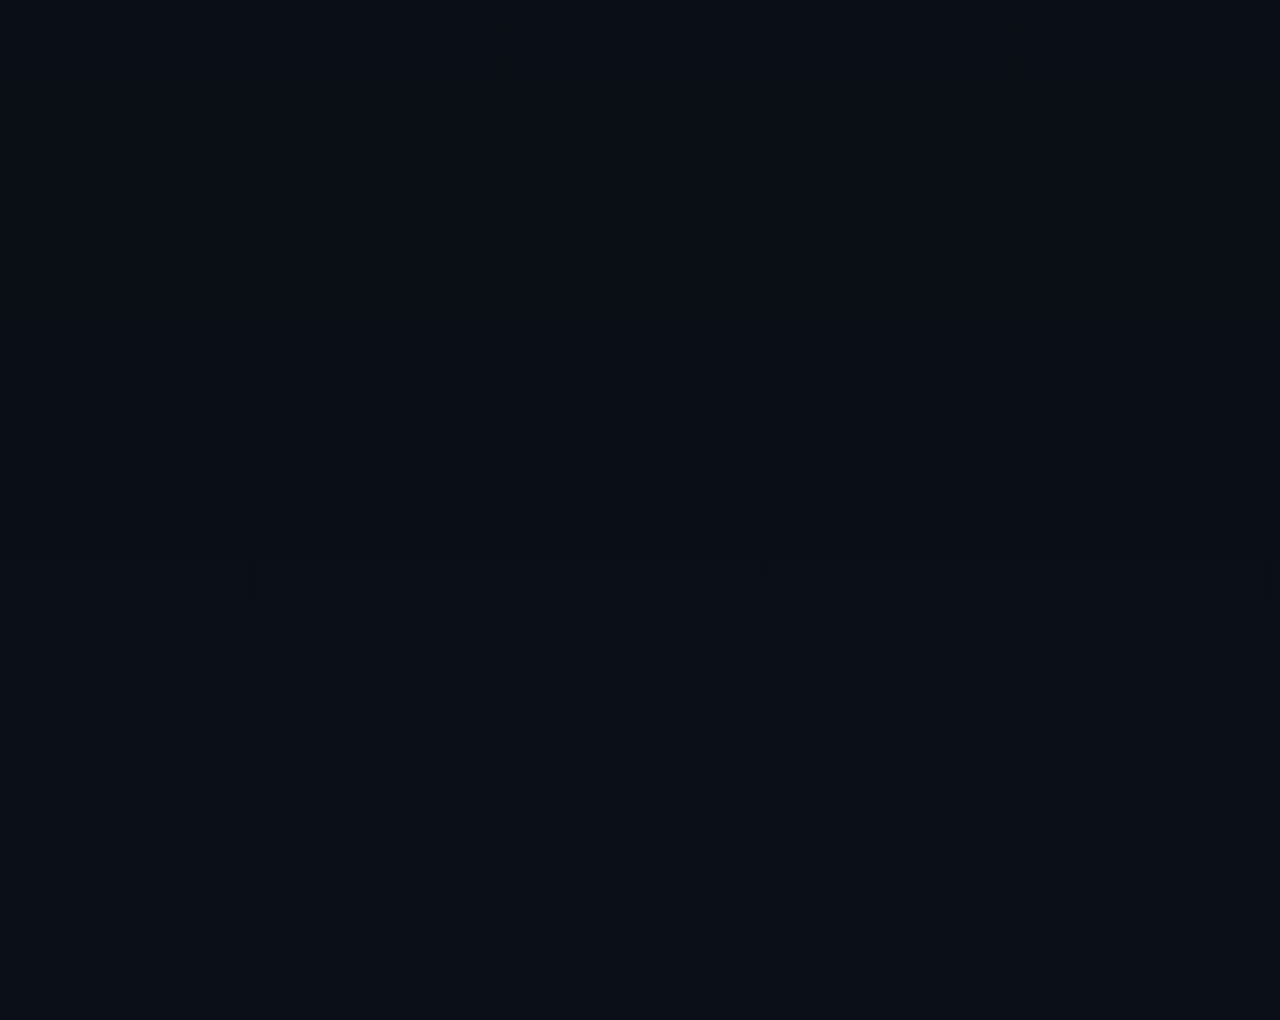
==== commit a2b7d591: "Added Interactive Projects and Resume section" ====
--- a/index.html
+++ b/index.html
@@ -44,214 +44,228 @@
 
     <main id="scroll-container" aria-live="polite">
       <section class="step step-type-hero is-active" data-step-id="0" data-step-type="hero" data-sticky-label="Hero" data-sticky-state="01">
-        <article class="step-card step-card-hero">
-          <div class="step-card-header">
-            <p class="step-kicker">AI Product Engineer | Cybersecurity Specialist</p>
-            <div class="hero-title-row">
-              <h2 class="step-title">Hello, I am Nathanael Gaw, an AI Product Engineer who builds AI systems and software that turn complex problems into clear outcomes.</h2>
-              <img class="hero-inline-image" src="Pics/Me.jpg" alt="Nathanael Gaw" />
-            </div>
-            <p class="step-support">AI engineering, software development, cybersecurity, web development, and spec-driven work shaped by research, automation, and structured system thinking.</p>
-          </div>
-          <div class="step-diagram">
-            <div class="step-diagram-label">System focus</div>
-            <div class="signal-grid signal-grid-hero hero-focus-grid">
-              <div class="signal-pill">AI research and orchestration</div>
-              <div class="signal-pill">Cloud automation</div>
-              <div class="signal-pill">Software development</div>
-              <div class="signal-pill">Cybersecurity</div>
-            </div>
-          </div>
-        </article>
+        <div class="step-inner">
+          <article class="step-card step-card-hero">
+            <div class="step-card-header">
+              <p class="step-kicker">AI Product Engineer | Cybersecurity Specialist</p>
+              <div class="hero-title-row">
+                <h2 class="step-title">Hello, I am Nathanael Gaw, an AI Product Engineer who builds AI systems and software that turn complex problems into clear outcomes.</h2>
+                <img class="hero-inline-image" src="Pics/Me.jpg" alt="Nathanael Gaw" />
+              </div>
+              <p class="step-support">AI engineering, software development, cybersecurity, web development, and spec-driven work shaped by research, automation, and structured system thinking.</p>
+            </div>
+            <div class="step-diagram">
+              <div class="step-diagram-label">System focus</div>
+              <div class="signal-grid signal-grid-hero hero-focus-grid">
+                <div class="signal-pill">AI research and orchestration</div>
+                <div class="signal-pill">Cloud automation</div>
+                <div class="signal-pill">Software development</div>
+                <div class="signal-pill">Cybersecurity</div>
+              </div>
+            </div>
+          </article>
+        </div>
       </section>
 
       <section class="step step-type-credibility" data-step-id="1" data-step-type="credibility" data-sticky-label="About" data-sticky-state="02">
-        <article class="step-card step-card-credibility">
-          <div class="step-card-header">
-            <p class="step-kicker">About</p>
-            <h2 class="step-title">AI engineering, software development, and structured system design.</h2>
-            <p class="step-support">I work at the intersection of AI systems, web development, software engineering, and cybersecurity, building systems that turn complex inputs into structured outputs for research, automation, remediation, and decision support.</p>
-          </div>
-          <div class="step-grid">
-            <section class="step-item">
-              <h3 class="step-item-title">AI research</h3>
-              <p class="step-support">Research-backed system work.</p>
-            </section>
-            <section class="step-item">
-              <h3 class="step-item-title">Software development</h3>
-              <p class="step-support">Builds user-facing systems and supporting logic end to end.</p>
-            </section>
-            <section class="step-item">
-              <h3 class="step-item-title">Spec-driven development</h3>
-              <p class="step-support">Works from requirements to implementation with clear system structure.</p>
-            </section>
-          </div>
-        </article>
+        <div class="step-inner">
+          <article class="step-card step-card-credibility">
+            <div class="step-card-header">
+              <p class="step-kicker">About</p>
+              <h2 class="step-title">AI engineering, software development, and structured system design.</h2>
+              <p class="step-support">I work at the intersection of AI systems, web development, software engineering, and cybersecurity, building systems that turn complex inputs into structured outputs for research, automation, remediation, and decision support.</p>
+            </div>
+            <div class="step-grid card-grid">
+              <section class="step-item card">
+                <h3 class="step-item-title">AI research</h3>
+                <p class="step-support">Research-backed system work.</p>
+              </section>
+              <section class="step-item card">
+                <h3 class="step-item-title">Software development</h3>
+                <p class="step-support">Builds user-facing systems and supporting logic end to end.</p>
+              </section>
+              <section class="step-item card">
+                <h3 class="step-item-title">Spec-driven development</h3>
+                <p class="step-support">Works from requirements to implementation with clear system structure.</p>
+              </section>
+            </div>
+          </article>
+        </div>
       </section>
 
       <section class="step step-type-capabilities" data-step-id="2" data-step-type="capabilities" data-sticky-label="Core toolkit" data-sticky-state="03">
-        <article class="step-card step-card-capabilities">
-          <div class="step-card-header">
-            <p class="step-kicker">Core toolkit</p>
-            <h2 class="step-title">Tools used to build systems.</h2>
-            <p class="step-support">The portfolio emphasizes systems programming, AI workflows, backend development, analysis, and repeatable development practices.</p>
-          </div>
-          <div class="step-grid">
-            <section class="step-item">
-              <h3 class="step-item-title">Systems Programming</h3>
+        <div class="step-inner">
+          <article class="step-card step-card-capabilities">
+            <div class="step-card-header">
+              <p class="step-kicker">Core toolkit</p>
+              <h2 class="step-title">Tools used to build systems.</h2>
+              <p class="step-support">The portfolio emphasizes systems programming, AI workflows, backend development, analysis, and repeatable development practices.</p>
+            </div>
+            <div class="step-grid card-grid">
+              <section class="step-item card">
+                <h3 class="step-item-title">Systems Programming</h3>
+                <ul class="step-list">
+                  <li class="step-list-item">C/C++</li>
+                  <li class="step-list-item">Java</li>
+                  <li class="step-list-item">Python</li>
+                </ul>
+              </section>
+              <section class="step-item card">
+                <h3 class="step-item-title">AI Systems</h3>
+                <ul class="step-list">
+                  <li class="step-list-item">AI research</li>
+                  <li class="step-list-item">Orchestration</li>
+                  <li class="step-list-item">RAG architectures</li>
+                  <li class="step-list-item">Automation scripting</li>
+                </ul>
+              </section>
+              <section class="step-item card">
+                <h3 class="step-item-title">Cybersecurity</h3>
+                <ul class="step-list">
+                  <li class="step-list-item">Kali Linux</li>
+                  <li class="step-list-item">Penetration testing</li>
+                  <li class="step-list-item">Web exploitation</li>
+                  <li class="step-list-item">Privilege escalation</li>
+                  <li class="step-list-item">Network reconnaissance</li>
+                </ul>
+              </section>
+              <section class="step-item card">
+                <h3 class="step-item-title">Backend Systems</h3>
+                <ul class="step-list">
+                  <li class="step-list-item">MySQL</li>
+                  <li class="step-list-item">PHP</li>
+                  <li class="step-list-item">JavaScript</li>
+                </ul>
+              </section>
+              <section class="step-item card">
+                <h3 class="step-item-title">Analysis &amp; Data</h3>
+                <ul class="step-list">
+                  <li class="step-list-item">Pandas</li>
+                  <li class="step-list-item">MATLAB</li>
+                  <li class="step-list-item">Linux environments</li>
+                </ul>
+              </section>
+              <section class="step-item card">
+                <h3 class="step-item-title">Software Development</h3>
+                <ul class="step-list">
+                  <li class="step-list-item">Web pages</li>
+                  <li class="step-list-item">Application logic</li>
+                  <li class="step-list-item">Integration workflows</li>
+                </ul>
+              </section>
+              <section class="step-item card">
+                <h3 class="step-item-title">Development Workflow</h3>
+                <ul class="step-list">
+                  <li class="step-list-item">Spec-driven development</li>
+                  <li class="step-list-item">VSCode</li>
+                  <li class="step-list-item">Linux environments</li>
+                </ul>
+              </section>
+            </div>
+          </article>
+        </div>
+      </section>
+
+      <section class="step step-type-system" data-step-id="3" data-step-type="system" data-sticky-label="Featured system" data-sticky-state="04">
+        <div class="step-inner">
+          <article class="step-card step-card-system">
+            <div class="step-card-header">
+              <p class="step-kicker">Featured system</p>
+              <h2 class="step-title">Document RAG System</h2>
+              <p class="step-support">Retrieval-based AI system designed to extract and ground responses in structured document datasets, reducing hallucination and improving factual consistency.</p>
+            </div>
+            <div class="step-diagram">
+              <div class="step-diagram-label">Grounding flow</div>
               <ul class="step-list">
-                <li class="step-list-item">C/C++</li>
-                <li class="step-list-item">Java</li>
-                <li class="step-list-item">Python</li>
+                <li class="step-list-item">Grounding</li>
+                <li class="step-list-item">Retrieval</li>
+                <li class="step-list-item">Structured documents</li>
+                <li class="step-list-item">Factual consistency</li>
               </ul>
-            </section>
-            <section class="step-item">
-              <h3 class="step-item-title">AI Systems</h3>
+            </div>
+          </article>
+        </div>
+      </section>
+
+      <section class="step step-type-system" data-step-id="4" data-step-type="system" data-sticky-label="Featured system" data-sticky-state="05">
+        <div class="step-inner">
+          <article class="step-card step-card-system">
+            <div class="step-card-header">
+              <p class="step-kicker">Featured system</p>
+              <h2 class="step-title">AI College Decision System</h2>
+              <p class="step-support">Multi-factor AI decision system that evaluates institutions based on financial cost, stress indicators, and lifestyle variables using structured comparative modeling.</p>
+            </div>
+            <div class="step-diagram">
+              <div class="step-diagram-label">Comparative scoring model</div>
               <ul class="step-list">
-                <li class="step-list-item">AI research</li>
-                <li class="step-list-item">Orchestration</li>
-                <li class="step-list-item">RAG architectures</li>
-                <li class="step-list-item">Automation scripting</li>
+                <li class="step-list-item">Cost</li>
+                <li class="step-list-item">Stress</li>
+                <li class="step-list-item">Lifestyle</li>
+                <li class="step-list-item">Comparative scoring</li>
               </ul>
-            </section>
-            <section class="step-item">
-              <h3 class="step-item-title">Cybersecurity</h3>
-              <ul class="step-list">
-                <li class="step-list-item">Kali Linux</li>
-                <li class="step-list-item">Penetration testing</li>
-                <li class="step-list-item">Web exploitation</li>
-                <li class="step-list-item">Privilege escalation</li>
-                <li class="step-list-item">Network reconnaissance</li>
-              </ul>
-            </section>
-            <section class="step-item">
-              <h3 class="step-item-title">Backend Systems</h3>
-              <ul class="step-list">
-                <li class="step-list-item">MySQL</li>
-                <li class="step-list-item">PHP</li>
-                <li class="step-list-item">JavaScript</li>
-              </ul>
-            </section>
-            <section class="step-item">
-              <h3 class="step-item-title">Analysis &amp; Data</h3>
-              <ul class="step-list">
-                <li class="step-list-item">Pandas</li>
-                <li class="step-list-item">MATLAB</li>
-                <li class="step-list-item">Linux environments</li>
-              </ul>
-            </section>
-            <section class="step-item">
-              <h3 class="step-item-title">Software Development</h3>
-              <ul class="step-list">
-                <li class="step-list-item">Web pages</li>
-                <li class="step-list-item">Application logic</li>
-                <li class="step-list-item">Integration workflows</li>
-              </ul>
-            </section>
-            <section class="step-item">
-              <h3 class="step-item-title">Development Workflow</h3>
-              <ul class="step-list">
-                <li class="step-list-item">Spec-driven development</li>
-                <li class="step-list-item">VSCode</li>
-                <li class="step-list-item">Linux environments</li>
-              </ul>
-            </section>
-          </div>
-        </article>
-      </section>
-
-      <section class="step step-type-system" data-step-id="3" data-step-type="system" data-sticky-label="Featured system" data-sticky-state="04">
-        <article class="step-card step-card-system">
-          <div class="step-card-header">
-            <p class="step-kicker">Featured system</p>
-            <h2 class="step-title">Document RAG System</h2>
-            <p class="step-support">Retrieval-based AI system designed to extract and ground responses in structured document datasets, reducing hallucination and improving factual consistency.</p>
-          </div>
-          <div class="step-diagram">
-            <div class="step-diagram-label">Grounding flow</div>
-            <ul class="step-list">
-              <li class="step-list-item">Grounding</li>
-              <li class="step-list-item">Retrieval</li>
-              <li class="step-list-item">Structured documents</li>
-              <li class="step-list-item">Factual consistency</li>
-            </ul>
-          </div>
-        </article>
-      </section>
-
-      <section class="step step-type-system" data-step-id="4" data-step-type="system" data-sticky-label="Featured system" data-sticky-state="05">
-        <article class="step-card step-card-system">
-          <div class="step-card-header">
-            <p class="step-kicker">Featured system</p>
-            <h2 class="step-title">AI College Decision System</h2>
-            <p class="step-support">Multi-factor AI decision system that evaluates institutions based on financial cost, stress indicators, and lifestyle variables using structured comparative modeling.</p>
-          </div>
-          <div class="step-diagram">
-            <div class="step-diagram-label">Comparative scoring model</div>
-            <ul class="step-list">
-              <li class="step-list-item">Cost</li>
-              <li class="step-list-item">Stress</li>
-              <li class="step-list-item">Lifestyle</li>
-              <li class="step-list-item">Comparative scoring</li>
-            </ul>
-          </div>
-        </article>
+            </div>
+          </article>
+        </div>
       </section>
 
       <section class="step step-type-system" data-step-id="5" data-step-type="system" data-sticky-label="Technical depth" data-sticky-state="06">
-        <article class="step-card step-card-system">
-          <div class="step-card-header">
-            <p class="step-kicker">Technical depth</p>
-            <h2 class="step-title">Toolkit used to build systems.</h2>
-            <p class="step-support">This section keeps the core stack visible as a dedicated narrative beat so the story moves from personal summary into technical depth.</p>
-          </div>
-          <div class="step-grid">
-            <section class="step-item">
-              <h3 class="step-item-title">Languages</h3>
-              <p class="step-support">C/C++, Java, Python</p>
-            </section>
-            <section class="step-item">
-              <h3 class="step-item-title">AI Systems</h3>
-              <p class="step-support">AI research, orchestration, RAG architectures</p>
-            </section>
-            <section class="step-item">
-              <h3 class="step-item-title">Cybersecurity</h3>
-              <p class="step-support">Kali Linux, penetration testing, TryHackMe, web exploitation</p>
-            </section>
-            <section class="step-item">
-              <h3 class="step-item-title">Backend</h3>
-              <p class="step-support">MySQL, PHP, JavaScript</p>
-            </section>
-            <section class="step-item">
-              <h3 class="step-item-title">Analysis</h3>
-              <p class="step-support">Pandas, MATLAB, Linux environments</p>
-            </section>
-            <section class="step-item">
-              <h3 class="step-item-title">Workflow</h3>
-              <p class="step-support">VSCode, automation scripting, spec-driven development</p>
-            </section>
-            <section class="step-item">
-              <h3 class="step-item-title">Web Development</h3>
-              <p class="step-support">HTML, CSS, JavaScript, page structure</p>
-            </section>
-          </div>
-        </article>
+        <div class="step-inner">
+          <article class="step-card step-card-system">
+            <div class="step-card-header">
+              <p class="step-kicker">Technical depth</p>
+              <h2 class="step-title">Toolkit used to build systems.</h2>
+              <p class="step-support">This section keeps the core stack visible as a dedicated narrative beat so the story moves from personal summary into technical depth.</p>
+            </div>
+            <div class="step-grid card-grid">
+              <section class="step-item card">
+                <h3 class="step-item-title">Languages</h3>
+                <p class="step-support">C/C++, Java, Python</p>
+              </section>
+              <section class="step-item card">
+                <h3 class="step-item-title">AI Systems</h3>
+                <p class="step-support">AI research, orchestration, RAG architectures</p>
+              </section>
+              <section class="step-item card">
+                <h3 class="step-item-title">Cybersecurity</h3>
+                <p class="step-support">Kali Linux, penetration testing, TryHackMe, web exploitation</p>
+              </section>
+              <section class="step-item card">
+                <h3 class="step-item-title">Backend</h3>
+                <p class="step-support">MySQL, PHP, JavaScript</p>
+              </section>
+              <section class="step-item card">
+                <h3 class="step-item-title">Analysis</h3>
+                <p class="step-support">Pandas, MATLAB, Linux environments</p>
+              </section>
+              <section class="step-item card">
+                <h3 class="step-item-title">Workflow</h3>
+                <p class="step-support">VSCode, automation scripting, spec-driven development</p>
+              </section>
+              <section class="step-item card">
+                <h3 class="step-item-title">Web Development</h3>
+                <p class="step-support">HTML, CSS, JavaScript, page structure</p>
+              </section>
+            </div>
+          </article>
+        </div>
       </section>
 
       <section class="step step-type-closing" data-step-id="6" data-step-type="closing" data-sticky-label="Closing" data-sticky-state="07">
-        <article class="step-card step-card-closing">
-          <div class="step-card-header">
-            <p class="step-kicker">Next step</p>
-            <h2 class="step-title">Review the systems or open the resume.</h2>
-            <p class="step-support">The homepage focuses on AI engineering, software development, and the systems used to build grounded retrieval and decision workflows.</p>
-          </div>
-          <div class="step-actions">
-            <button class="step-action step-action--primary" type="button" data-scrolly-action="home">Back to homepage</button>
-            <button class="step-action" type="button" data-scrolly-action="projects">View Projects</button>
-            <button class="step-action" type="button" data-scrolly-action="resume">Open Resume</button>
-            <button class="step-action" type="button" data-scrolly-action="contact">Contact</button>
-          </div>
-        </article>
+        <div class="step-inner">
+          <article class="step-card step-card-closing">
+            <div class="step-card-header">
+              <p class="step-kicker">Next step</p>
+              <h2 class="step-title">Review the systems or open the resume.</h2>
+              <p class="step-support">The homepage focuses on AI engineering, software development, and the systems used to build grounded retrieval and decision workflows.</p>
+            </div>
+            <div class="step-actions">
+              <button class="step-action step-action--primary" type="button" data-scrolly-action="home">Back to homepage</button>
+              <button class="step-action" type="button" data-scrolly-action="projects">View Projects</button>
+              <button class="step-action" type="button" data-scrolly-action="resume">Open Resume</button>
+              <button class="step-action" type="button" data-scrolly-action="contact">Contact</button>
+            </div>
+          </article>
+        </div>
       </section>
     </main>
   </div>
--- a/assets/css/components.css
+++ b/assets/css/components.css
@@ -405,6 +405,11 @@
   .navbar-shell {
     flex-direction: column;
     align-items: flex-start;
+    gap: var(--space-2);
+  }
+
+  .navbar-brand {
+    width: 100%;
   }
 
   .navbar-links {
@@ -431,6 +436,41 @@
 }
 
 @media (max-width: 640px) {
+  .navbar-shell {
+    padding: var(--space-2);
+  }
+
+  .navbar-brand {
+    gap: var(--space-1);
+  }
+
+  .navbar-mark {
+    width: 2.25rem;
+    height: 2.25rem;
+    font-size: 0.8rem;
+  }
+
+  .navbar-name {
+    font-size: 0.9rem;
+  }
+
+  .navbar-links {
+    flex-wrap: nowrap;
+    overflow-x: auto;
+    -webkit-overflow-scrolling: touch;
+    scrollbar-width: none;
+  }
+
+  .navbar-links::-webkit-scrollbar {
+    display: none;
+  }
+
+  .navbar-link {
+    min-height: 2.25rem;
+    padding: 0 var(--space-1);
+    font-size: 0.82rem;
+  }
+
   .hero-actions {
     flex-wrap: wrap;
   }
--- a/assets/css/scrolly-v2.css
+++ b/assets/css/scrolly-v2.css
@@ -1,3 +1,8 @@
+:root {
+  --header-height: 5rem;
+  --step-inner-padding: clamp(1rem, 2vw, 2rem);
+}
+
 html,
 body {
   margin: 0;
@@ -6,6 +11,7 @@
 
 html {
   scroll-behavior: auto;
+  scroll-padding-top: var(--header-height);
 }
 
 body {
@@ -19,6 +25,7 @@
   inset: 0 0 auto 0;
   z-index: 60;
   padding: 1rem 0 0;
+  min-height: var(--header-height);
 }
 
 #site-header .navbar-shell {
@@ -28,23 +35,23 @@
 #scrolly-app {
   position: relative;
   min-height: 100vh;
-  padding-top: 6.75rem;
+  padding-top: var(--header-height);
 }
 
 #sticky-layer {
   position: fixed;
-  inset: 0;
+  inset: var(--header-height) 0 0 0;
   z-index: 1;
   pointer-events: auto;
   display: flex;
   align-items: center;
   justify-content: center;
-  padding: 1rem;
+  padding: clamp(0.5rem, 1vw, 1rem);
 }
 
 .sticky-shell {
   width: min(88rem, 100%);
-  height: calc(100vh - 2rem);
+  height: 100%;
   display: flex;
   align-items: center;
   justify-content: center;
@@ -215,29 +222,60 @@
 }
 
 .step {
-  min-height: 100vh;
+  height: calc(100dvh - var(--header-height));
+  min-height: calc(100dvh - var(--header-height));
   display: flex;
   align-items: center;
   justify-content: center;
-  padding: 1.5rem;
+  padding: 0;
+  box-sizing: border-box;
+  scroll-margin-top: var(--header-height);
   opacity: 0;
   pointer-events: none;
   transition: opacity 220ms ease;
 }
 
+.step-inner {
+  width: 100%;
+  height: 100%;
+  max-height: 100%;
+  display: flex;
+  flex-direction: column;
+  justify-content: center;
+  align-items: center;
+  padding: var(--step-inner-padding);
+  box-sizing: border-box;
+  overflow: hidden;
+}
+
 .step-card {
   width: min(72rem, 100%);
+  max-height: 100%;
   padding: clamp(1.5rem, 3vw, 3rem);
   border: 1px solid rgba(255, 255, 255, 0.08);
   border-radius: 2rem;
   background: rgba(17, 24, 39, 0.9);
   box-shadow: 0 24px 60px rgba(0, 0, 0, 0.35);
+  overflow: hidden;
+  box-sizing: border-box;
 }
 
 .step-card-header {
   display: grid;
   gap: 0.75rem;
   max-width: 52rem;
+}
+
+.card-grid,
+.step-grid {
+  display: grid;
+  grid-template-columns: repeat(auto-fit, minmax(220px, 1fr));
+  gap: 1rem;
+  margin-top: 2rem;
+  width: 100%;
+  max-width: 1000px;
+  max-height: 70%;
+  overflow: hidden;
 }
 
 .step-kicker {
@@ -252,7 +290,7 @@
 .step-title {
   margin: 0;
   color: #f9fafb;
-  font-size: clamp(1.5rem, 3vw, 3rem);
+  font-size: clamp(1.8rem, 3vw, 3.4rem);
   line-height: 1.02;
   letter-spacing: -0.04em;
 }
@@ -260,29 +298,81 @@
 .step-support {
   margin: 0;
   color: #9ca3af;
-  font-size: 1rem;
-  line-height: 1.6;
+  font-size: clamp(0.92rem, 1.5vw, 1.1rem);
+  line-height: 1.55;
   max-width: 52rem;
 }
 
-.step-grid {
-  display: grid;
-  grid-template-columns: repeat(2, minmax(0, 1fr));
-  gap: 1rem;
-  margin-top: 2rem;
-}
-
-.step-item {
+.step-type-capabilities .step-grid {
+  gap: clamp(0.5rem, 1.2vw, 0.9rem);
+}
+
+.step-item,
+.card {
   padding: 1rem 1.25rem;
   border: 1px solid rgba(255, 255, 255, 0.08);
   border-radius: 1.25rem;
   background: rgba(255, 255, 255, 0.03);
+  overflow: hidden;
+  box-sizing: border-box;
+}
+
+.step-type-capabilities .step-card {
+  padding-block: clamp(0.7rem, 1.6vw, 1.75rem);
+}
+
+.step-type-capabilities .step-card-header {
+  gap: 0.3rem;
+}
+
+.step-type-capabilities .step-support {
+  font-size: clamp(0.88rem, 1.15vw, 1rem);
+  line-height: 1.45;
+}
+
+.step-type-capabilities .step-grid {
+  grid-template-columns: repeat(auto-fit, minmax(220px, 1fr));
+}
+
+.step-type-capabilities .step-item {
+  display: grid;
+  grid-template-columns: minmax(4.5rem, 6.5rem) minmax(0, 1fr);
+  align-items: start;
+  column-gap: 0.55rem;
+  padding: clamp(0.7rem, 1.5vw, 1rem);
+}
+
+.step-type-capabilities .step-item-title {
+  margin: 0;
+  font-size: clamp(0.92rem, 1.1vw, 1rem);
+}
+
+.step-type-capabilities .step-list {
+  display: flex;
+  flex-wrap: wrap;
+  gap: 0.35rem 0.45rem;
+  padding-left: 0;
+  list-style: none;
+  font-size: clamp(0.78rem, 0.95vw, 0.9rem);
+}
+
+.step-type-capabilities .step-list,
+.step-type-capabilities .step-item-title {
+  min-width: 0;
+}
+
+.step-type-capabilities .step-list-item {
+  padding: 0.3rem 0.55rem;
+  border: 1px solid rgba(255, 255, 255, 0.08);
+  border-radius: 999px;
+  background: rgba(255, 255, 255, 0.04);
+  line-height: 1.15;
 }
 
 .step-item-title {
   margin: 0 0 0.75rem;
   color: #f9fafb;
-  font-size: 1rem;
+  font-size: clamp(0.95rem, 1.15vw, 1.05rem);
   line-height: 1.3;
 }
 
@@ -292,6 +382,7 @@
   color: #cbd5e1;
   display: grid;
   gap: 0.5rem;
+  font-size: clamp(0.86rem, 1vw, 0.96rem);
 }
 
 .step-list-item {
@@ -387,34 +478,48 @@
 }
 
 @media (max-width: 960px) {
-  .step-grid {
-    grid-template-columns: 1fr;
+  .step-type-capabilities .step-grid {
+    grid-template-columns: unset;
+    grid-template-rows: repeat(2, minmax(0, auto));
+    grid-auto-flow: column;
+    grid-auto-columns: minmax(10.5rem, 1fr);
+    overflow-x: auto;
+    overflow-y: hidden;
+    padding-bottom: 0.35rem;
+    align-items: start;
   }
 }
 
 @media (max-width: 640px) {
+  :root {
+    --header-height: 8.75rem;
+    --step-inner-padding: clamp(0.75rem, 2.5vw, 1rem);
+  }
+
   #scrolly-app {
-    padding-top: 8.75rem;
+    padding-top: var(--header-height);
   }
 
   #sticky-layer {
     padding: 0.5rem;
   }
 
-  .sticky-shell {
-    height: calc(100vh - 1rem);
-  }
-
   .sticky-frame {
     border-radius: 1.5rem;
   }
 
   .step {
-    padding: 0.75rem;
+    height: calc(100dvh - var(--header-height));
+    min-height: calc(100dvh - var(--header-height));
   }
 
   .step-card {
     border-radius: 1.5rem;
+  }
+
+  .step-inner {
+    justify-content: flex-start;
+    padding: 0.6rem;
   }
 
   .sticky-placeholder {
@@ -429,4 +534,51 @@
     width: min(100%, 16rem);
     justify-self: start;
   }
+
+  .step-type-capabilities .step-card {
+    padding: 0.8rem;
+  }
+
+  .step-type-capabilities .step-card-header {
+    gap: 0.35rem;
+  }
+
+  .step-type-capabilities .step-title {
+    font-size: clamp(1.4rem, 7vw, 2.1rem);
+    line-height: 1.02;
+  }
+
+  .step-type-capabilities .step-support {
+    font-size: 0.86rem;
+    line-height: 1.4;
+  }
+
+  .step-type-capabilities .step-grid {
+    gap: 0.45rem;
+    margin-top: 1rem;
+  }
+
+  .step-type-capabilities .step-item {
+    padding: 0.6rem;
+    border-radius: 1rem;
+  }
+
+  .step-type-capabilities .step-item-title {
+    font-size: 0.84rem;
+    margin-bottom: 0.35rem;
+  }
+
+  .step-type-capabilities .step-list {
+    font-size: 0.74rem;
+    gap: 0.25rem 0.35rem;
+  }
+
+  .step-type-capabilities .step-list-item {
+    padding: 0.24rem 0.45rem;
+  }
+
+  .step-type-capabilities .step-item {
+    grid-template-columns: minmax(4rem, 5.5rem) minmax(0, 1fr);
+    column-gap: 0.4rem;
+  }
 }
